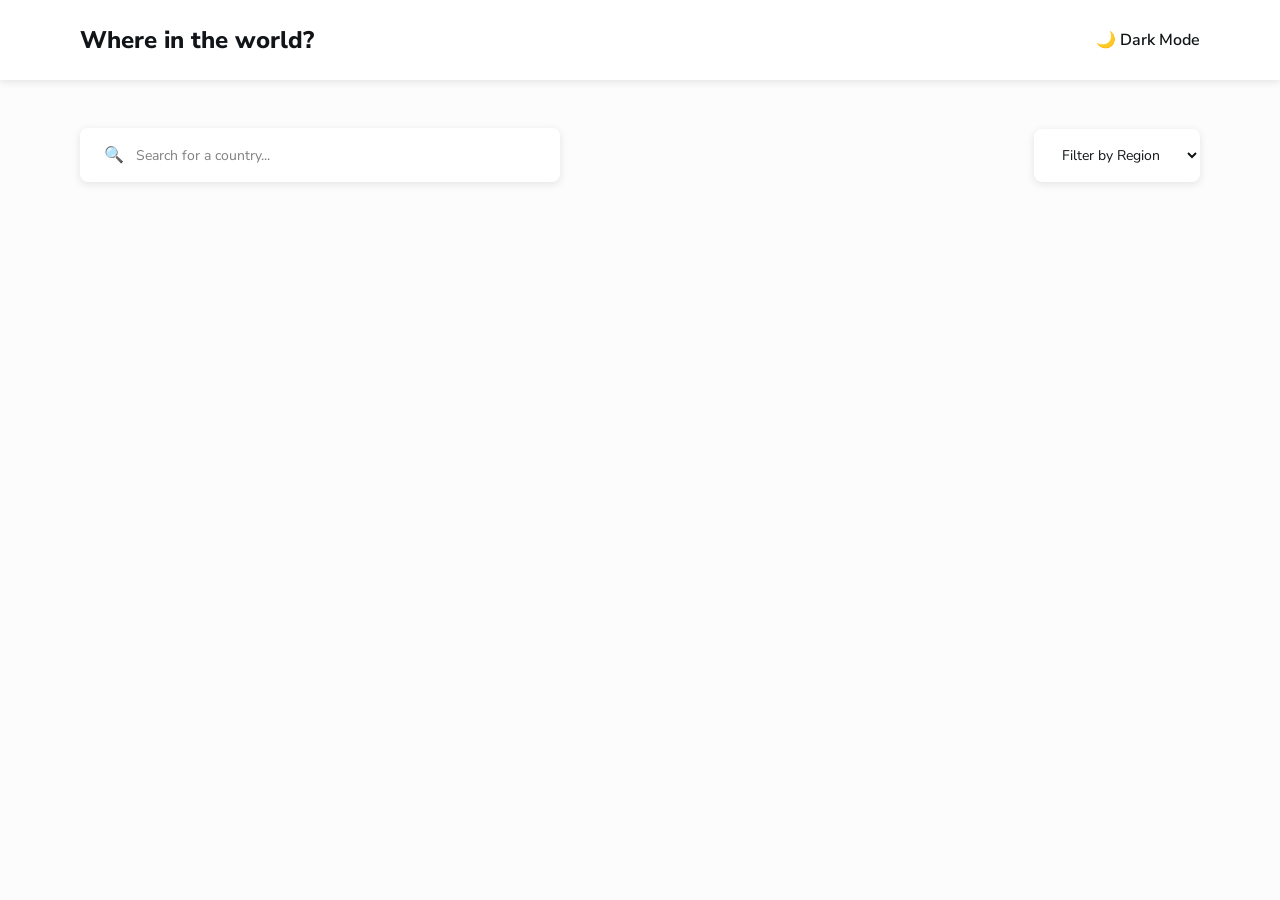
==== index.html @ 86615d8f "complete REST countries app" ====
<!DOCTYPE html>
<html lang="en">
  <head>
    <meta charset="UTF-8" />
    <meta name="viewport" content="width=device-width, initial-scale=1.0" />
    <title>Where in the world?</title>
    <link rel="stylesheet" href="style.css" />
  </head>
  <body>
    <header>
      <h1>Where in the world?</h1>
      <button id="theme-toggle">🌙 Dark Mode</button>
    </header>

    <main>
      <div class="controls">
        <div class="search-box">
          <span class="search-icon">🔍</span>
          <input type="text" id="search" placeholder="Search for a country..." />
        </div>
        <select id="region-filter">
          <option value="">Filter by Region</option>
          <option value="Africa">Africa</option>
          <option value="Americas">Americas</option>
          <option value="Asia">Asia</option>
          <option value="Europe">Europe</option>
          <option value="Oceania">Oceania</option>
        </select>
      </div>

      <div class="countries-grid" id="countries-grid"></div>
    </main>

    <script src="app.js"></script>
  </body>
</html>
---- style.css ----
@import url('https://fonts.googleapis.com/css2?family=Nunito+Sans:wght@300;600;800&display=swap');

* {
  margin: 0;
  padding: 0;
  box-sizing: border-box;
}

:root {
  --bg: hsl(0, 0%, 99%);
  --elements: hsl(0, 100%, 100%);
  --text: hsl(200, 15%, 8%);
  --input: hsl(0, 0%, 50%);
}

body {
  font-family: 'Nunito Sans', sans-serif;
  background-color: var(--bg);
  color: var(--text);
  min-height: 100vh;
}

/* DARK MODE */
body.dark {
  --bg: hsl(207, 26%, 17%);
  --elements: hsl(209, 23%, 22%);
  --text: hsl(0, 100%, 100%);
  --input: hsl(0, 100%, 100%);
}

/* HEADER */
header {
  background-color: var(--elements);
  padding: 24px 80px;
  display: flex;
  justify-content: space-between;
  align-items: center;
  box-shadow: 0 2px 8px rgba(0,0,0,0.1);
}

header h1 {
  font-size: 24px;
  font-weight: 800;
}

#theme-toggle {
  background: none;
  border: none;
  font-family: 'Nunito Sans', sans-serif;
  font-size: 16px;
  font-weight: 600;
  color: var(--text);
  cursor: pointer;
}

/* CONTROLS */
.controls {
  padding: 48px 80px 32px;
  display: flex;
  justify-content: space-between;
  align-items: center;
  flex-wrap: wrap;
  gap: 16px;
}

.search-box {
  background-color: var(--elements);
  display: flex;
  align-items: center;
  padding: 16px 24px;
  border-radius: 8px;
  gap: 12px;
  box-shadow: 0 2px 8px rgba(0,0,0,0.1);
  width: 480px;
}

.search-box input {
  border: none;
  outline: none;
  background: none;
  font-family: 'Nunito Sans', sans-serif;
  font-size: 14px;
  color: var(--text);
  width: 100%;
}

.search-box input::placeholder {
  color: var(--input);
}

#region-filter {
  background-color: var(--elements);
  color: var(--text);
  border: none;
  padding: 16px 24px;
  border-radius: 8px;
  font-family: 'Nunito Sans', sans-serif;
  font-size: 14px;
  box-shadow: 0 2px 8px rgba(0,0,0,0.1);
  cursor: pointer;
}

/* GRID */
.countries-grid {
  padding: 0 80px 48px;
  display: grid;
  grid-template-columns: repeat(4, 1fr);
  gap: 48px;
}

/* CARD */
.country-card {
  background-color: var(--elements);
  border-radius: 8px;
  overflow: hidden;
  box-shadow: 0 2px 8px rgba(0,0,0,0.1);
  cursor: pointer;
}

.country-card img {
  width: 100%;
  height: 160px;
  object-fit: cover;
}

.card-info {
  padding: 24px;
}

.card-info h2 {
  font-size: 18px;
  font-weight: 800;
  margin-bottom: 16px;
}

.card-info p {
  font-size: 14px;
  margin-bottom: 8px;
}

.card-info span {
  font-weight: 300;
}

/* RESPONSIVE */
@media (max-width: 768px) {
  header { padding: 24px 16px; }
  .controls { padding: 24px 16px; }
  .search-box { width: 100%; }
  .countries-grid {
    grid-template-columns: 1fr;
    padding: 0 16px 48px;
  }
}

/* DETAIL PAGE */
.detail-main {
  padding: 48px 80px;
}

.back-btn {
  background-color: var(--elements);
  color: var(--text);
  border: none;
  padding: 10px 32px;
  border-radius: 6px;
  font-family: 'Nunito Sans', sans-serif;
  font-size: 16px;
  box-shadow: 0 2px 8px rgba(0,0,0,0.2);
  cursor: pointer;
  margin-bottom: 64px;
}

.detail-content {
  display: flex;
  gap: 80px;
  align-items: center;
}

#detail-flag {
  width: 45%;
  max-width: 560px;
}

.detail-info {
  flex: 1;
}

.detail-info h2 {
  font-size: 32px;
  font-weight: 800;
  margin-bottom: 24px;
}

.detail-columns {
  display: flex;
  gap: 80px;
  margin-bottom: 48px;
}

.detail-col p {
  font-size: 16px;
  margin-bottom: 12px;
}

.detail-col span {
  font-weight: 300;
}

.border-countries {
  display: flex;
  align-items: center;
  flex-wrap: wrap;
  gap: 12px;
}

.border-countries strong {
  font-size: 16px;
  white-space: nowrap;
}

#border-buttons {
  display: flex;
  flex-wrap: wrap;
  gap: 8px;
}

.border-btn {
  background-color: var(--elements);
  color: var(--text);
  border: none;
  padding: 6px 24px;
  border-radius: 4px;
  font-family: 'Nunito Sans', sans-serif;
  font-size: 14px;
  box-shadow: 0 2px 8px rgba(0,0,0,0.2);
  cursor: pointer;
}

@media (max-width: 768px) {
  .detail-main { padding: 24px 16px; }
  .detail-content { flex-direction: column; }
  #detail-flag { width: 100%; }
  .detail-columns { flex-direction: column; gap: 0; }
}
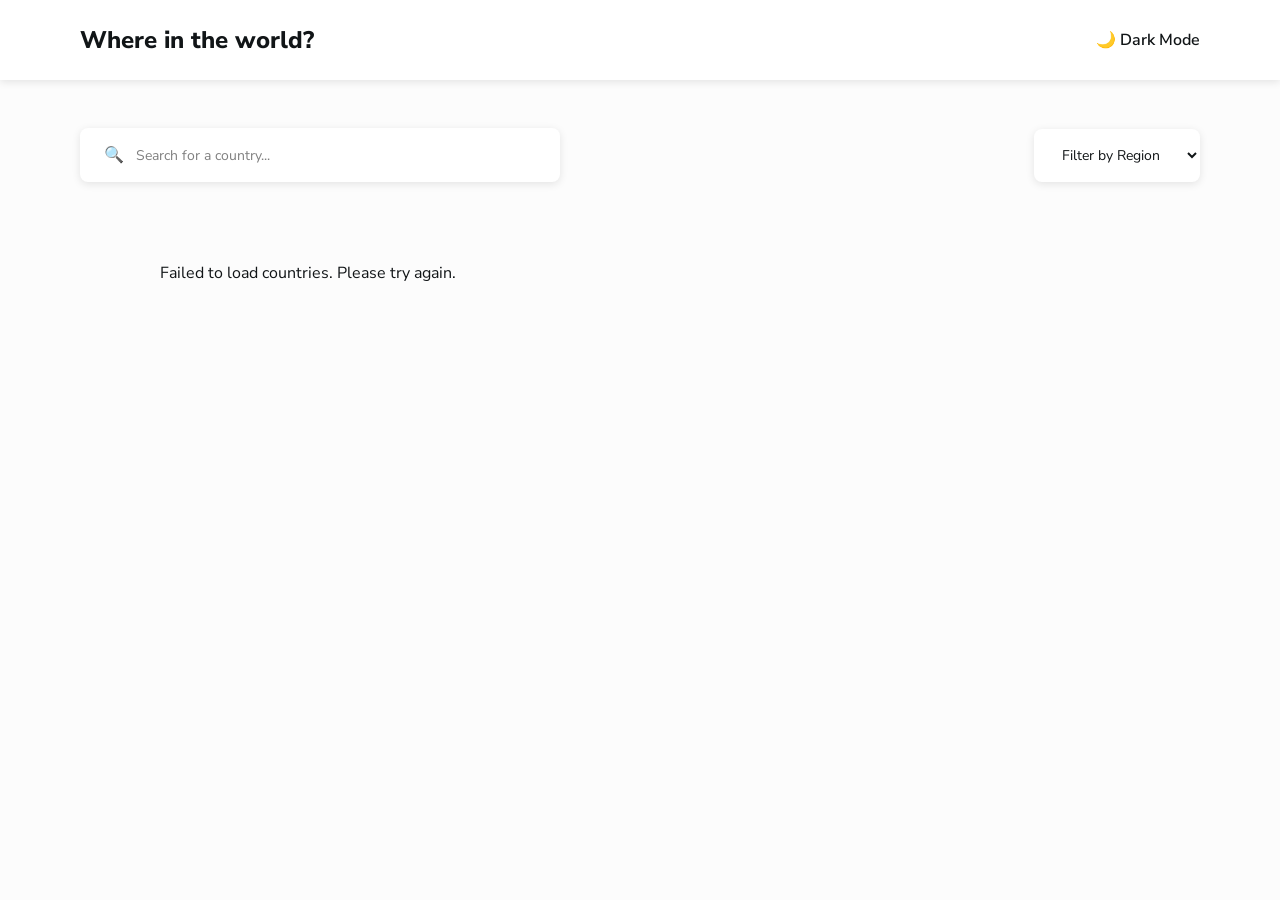
==== commit 3b8aca2b: "fix error handling, dark mode persistence, responsive grid" ====
--- a/index.html
+++ b/index.html
@@ -31,6 +31,7 @@
       <div class="countries-grid" id="countries-grid"></div>
     </main>
 
+    <script src="theme.js"></script>
     <script src="app.js"></script>
   </body>
 </html>
--- a/style.css
+++ b/style.css
@@ -104,7 +104,7 @@
 .countries-grid {
   padding: 0 80px 48px;
   display: grid;
-  grid-template-columns: repeat(4, 1fr);
+  grid-template-columns: repeat(auto-fit, minmax(220px, 1fr));
   gap: 48px;
 }
 
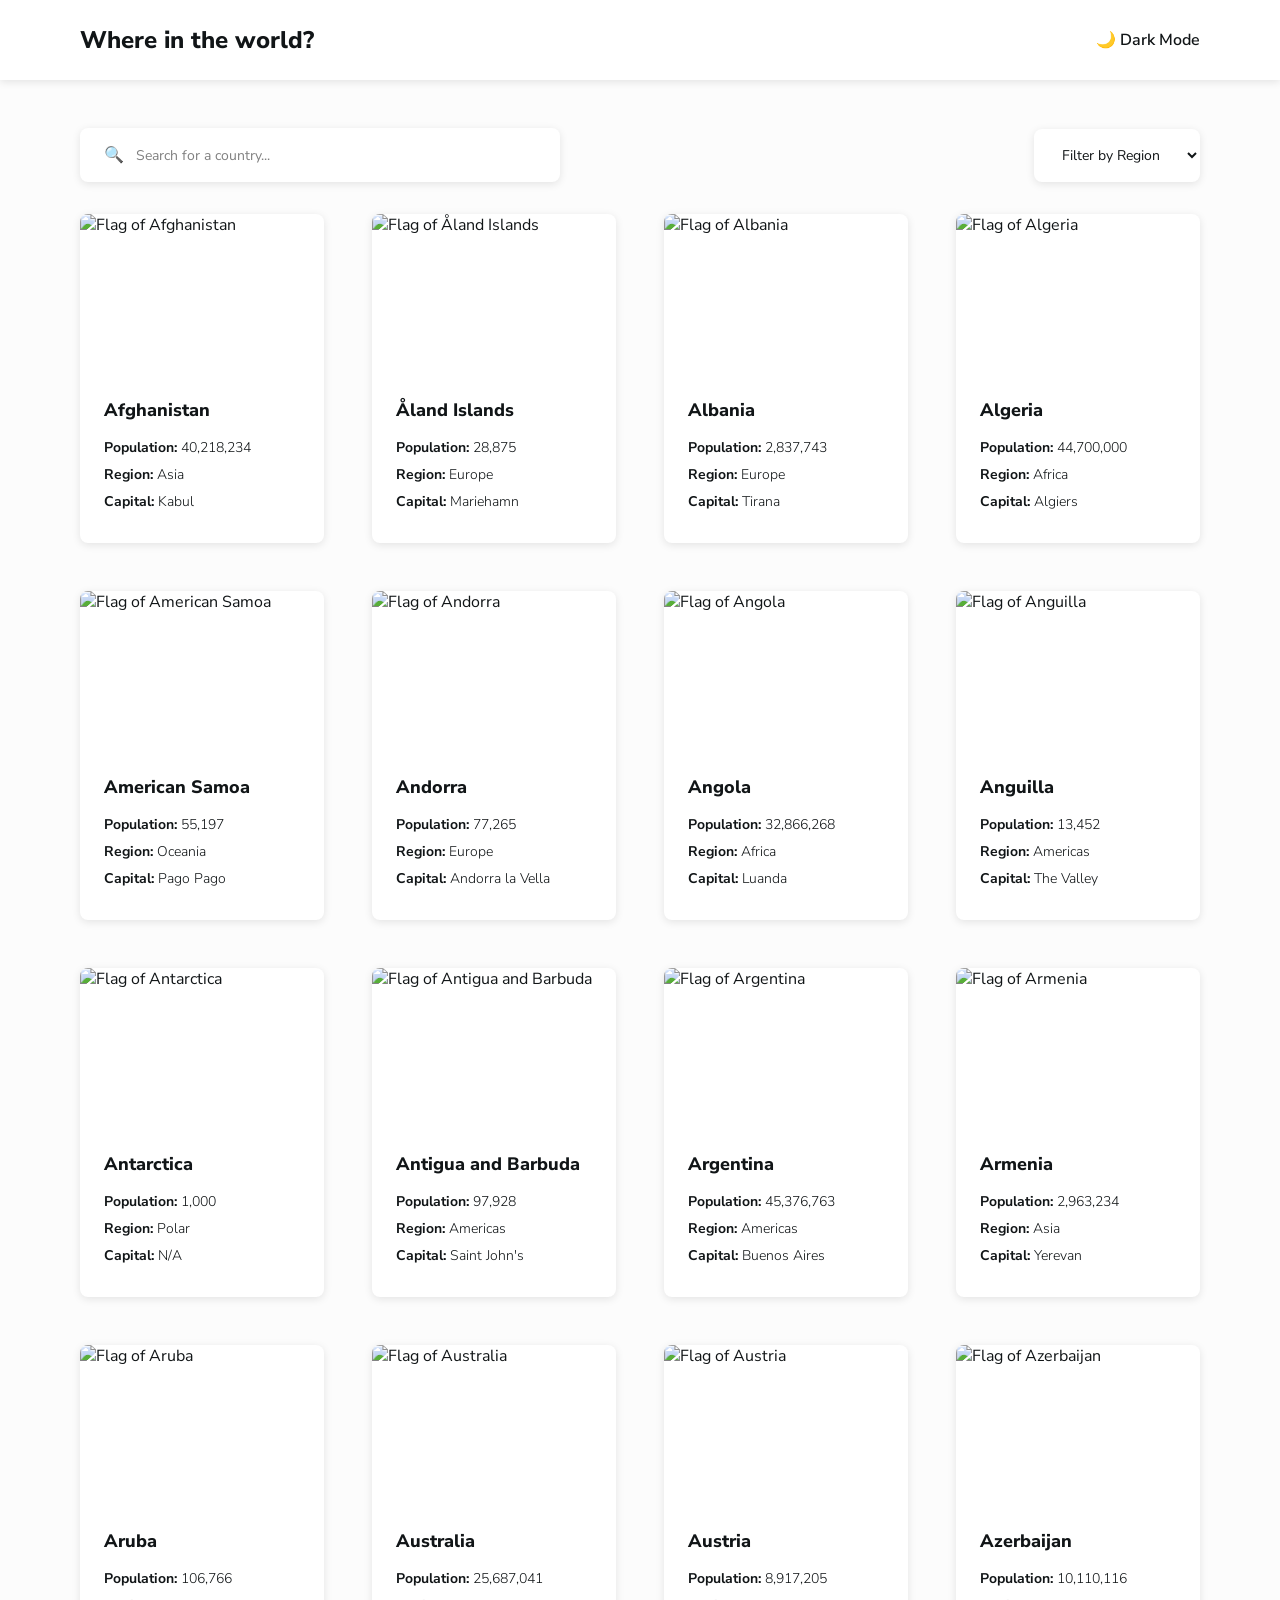
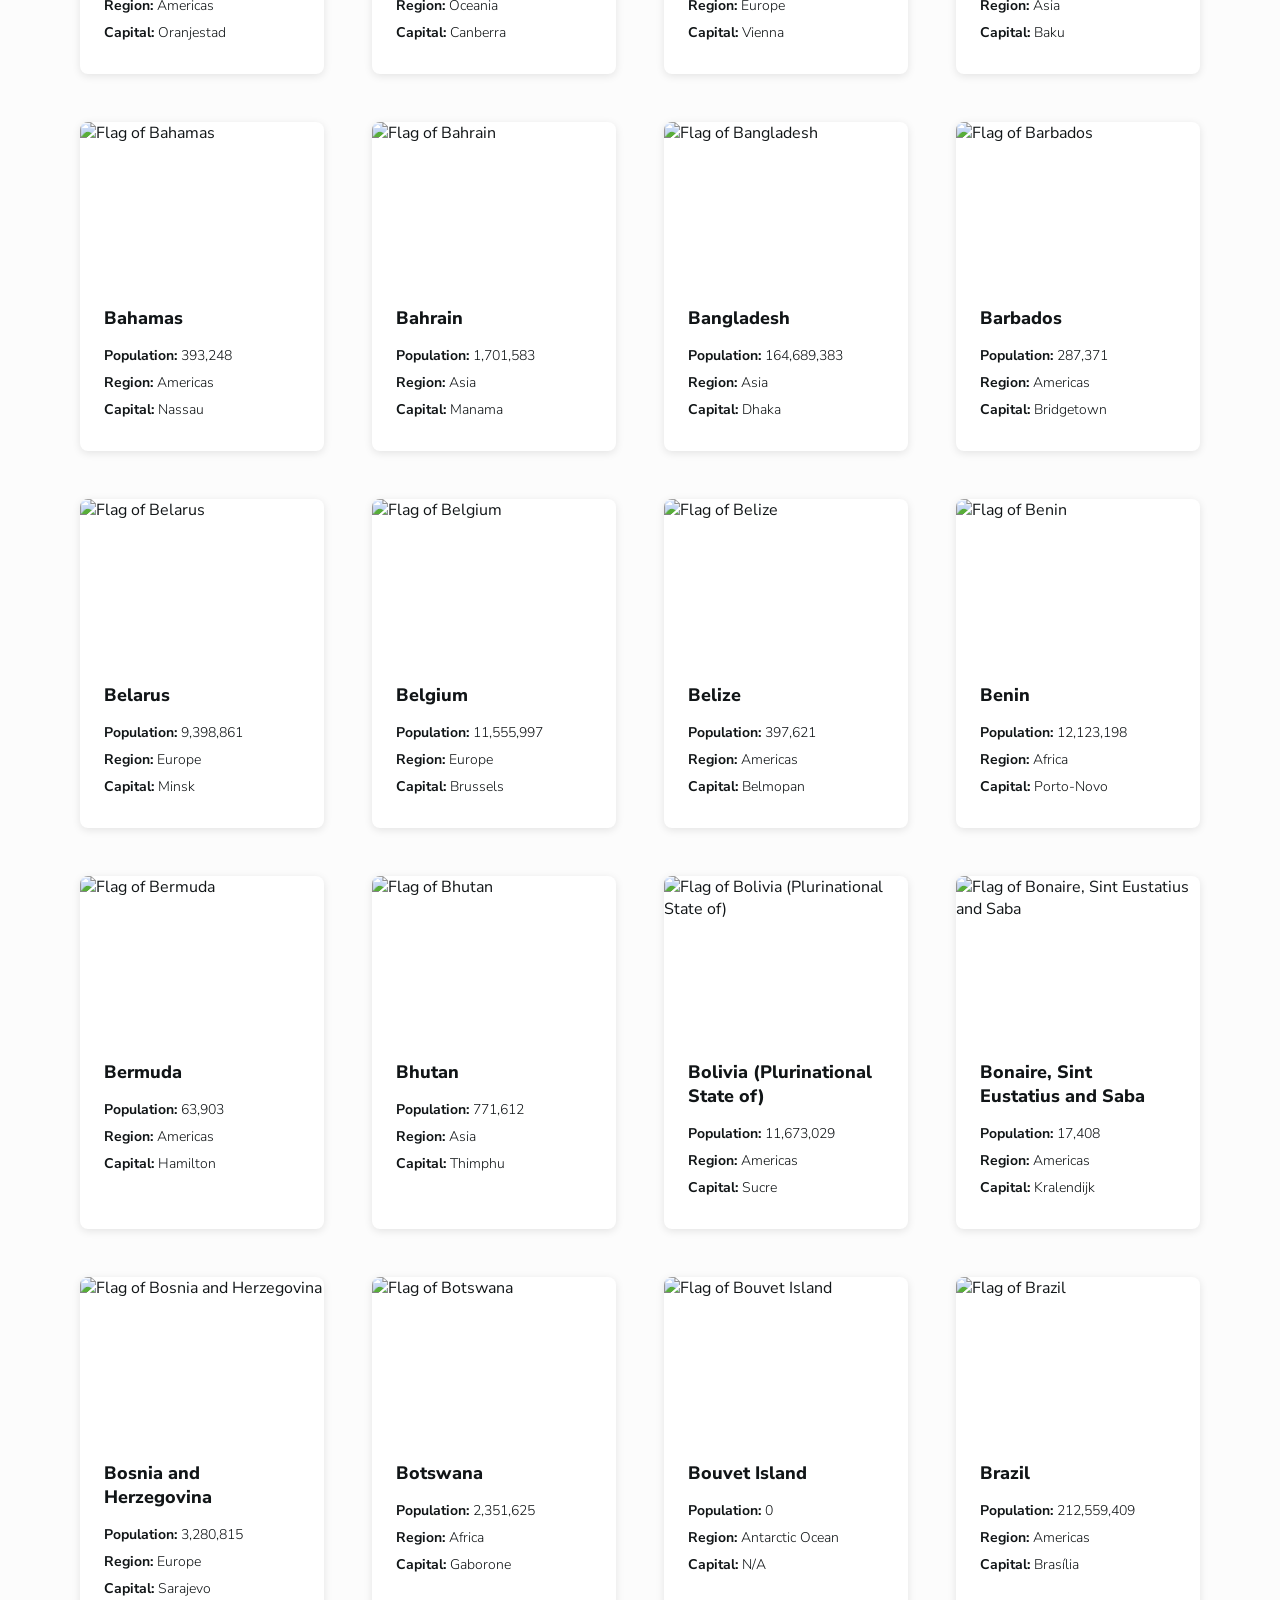
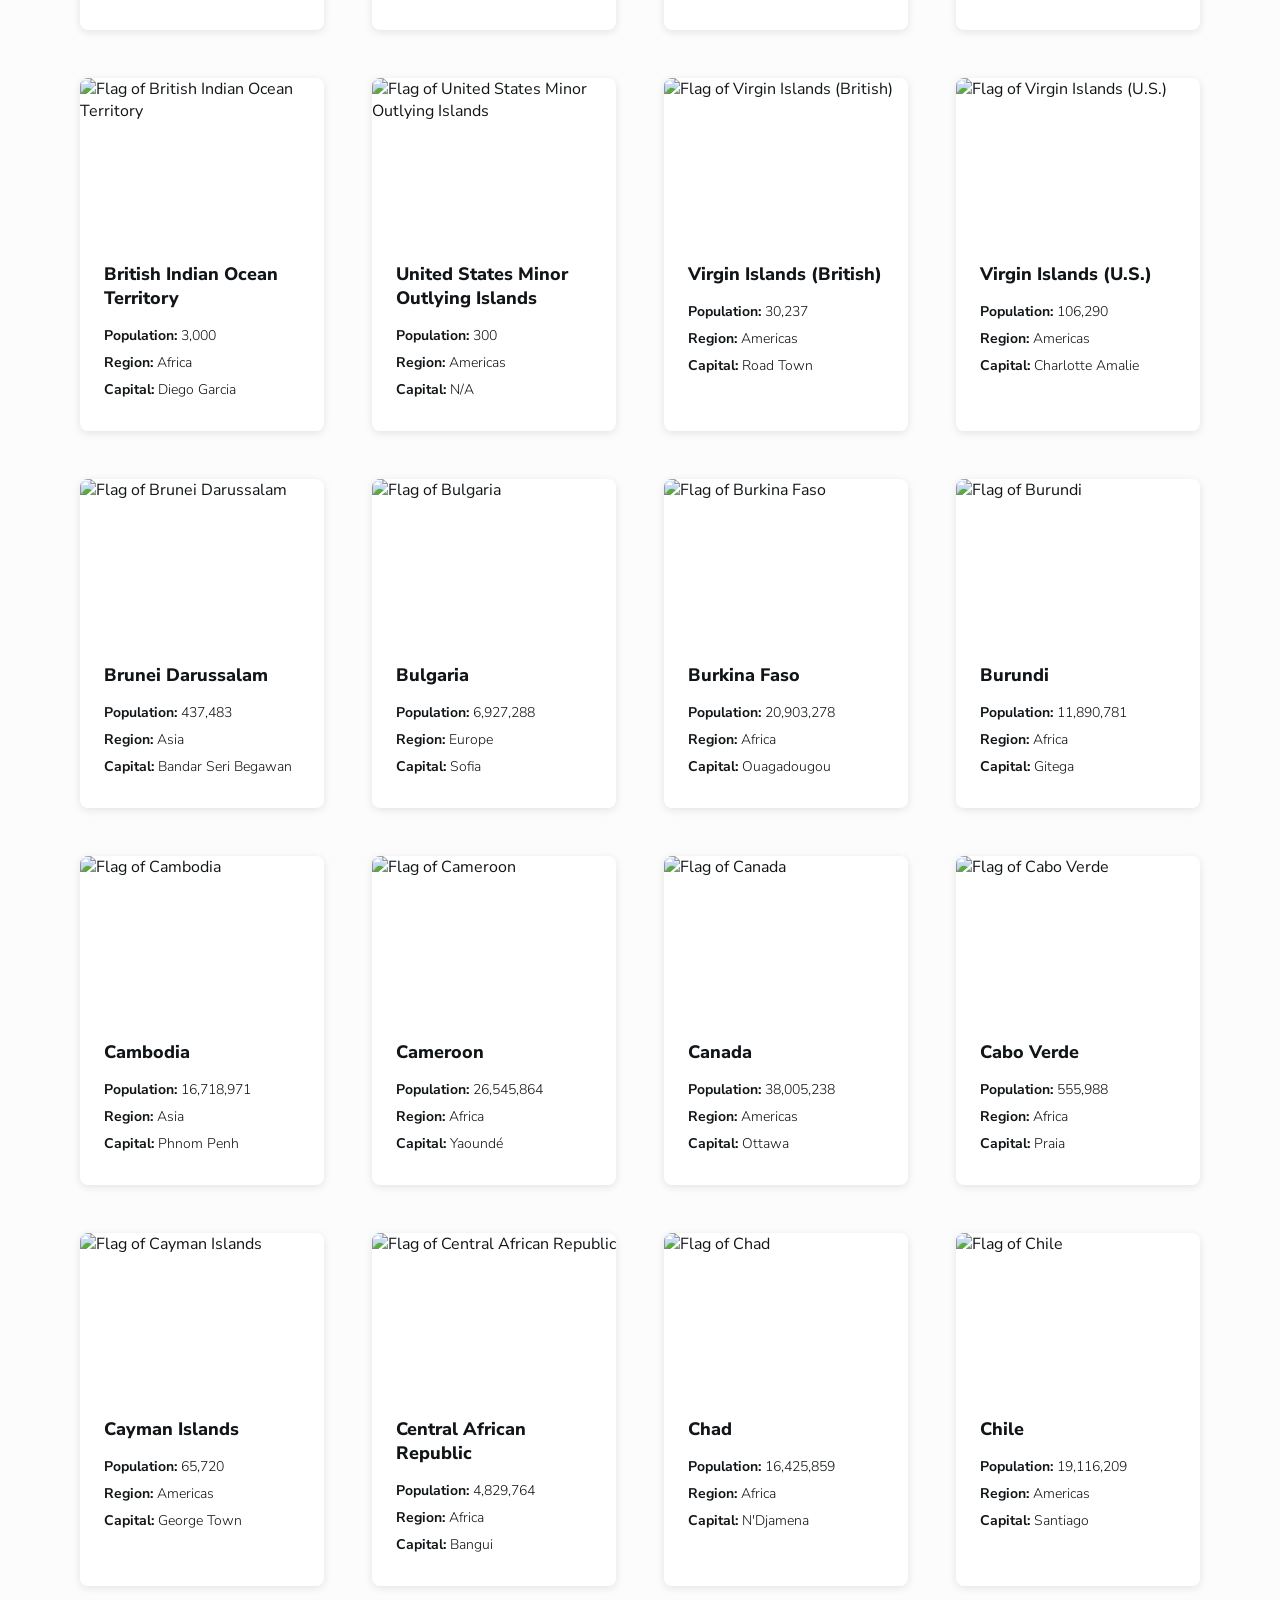
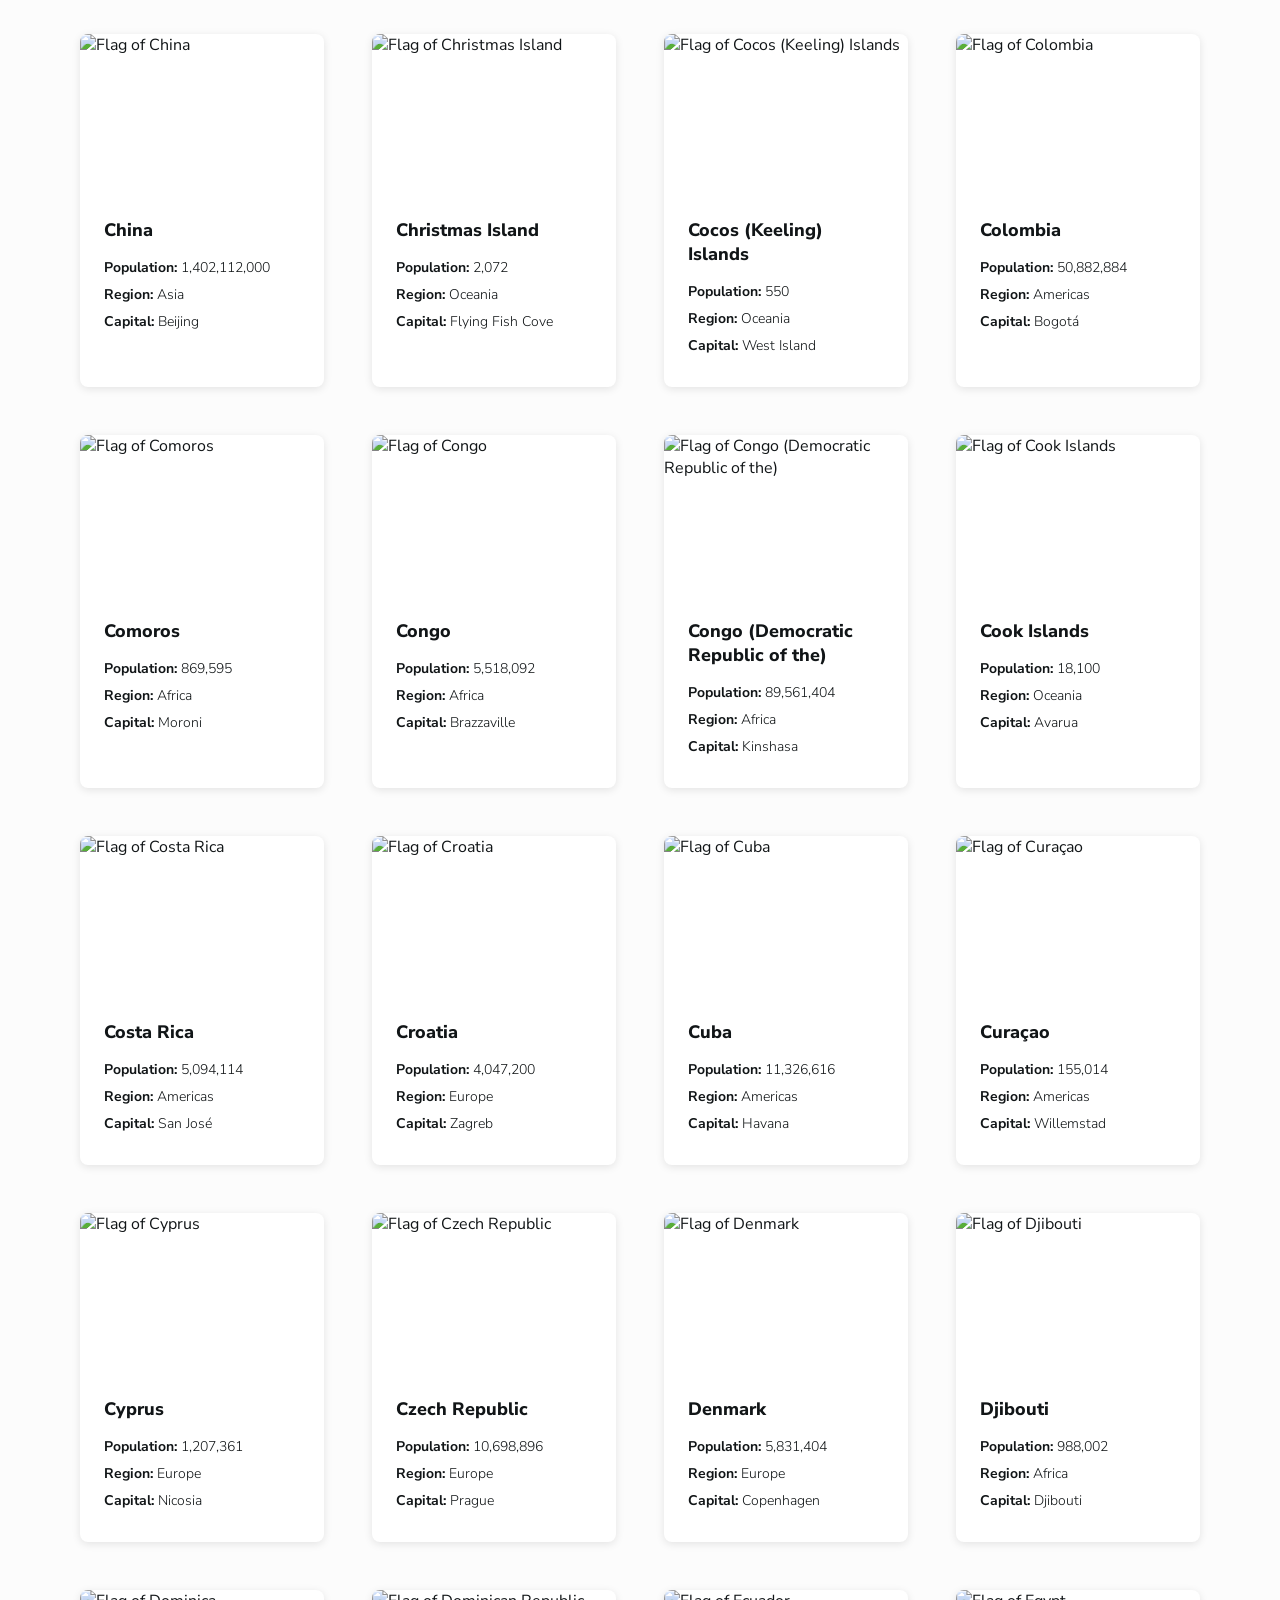
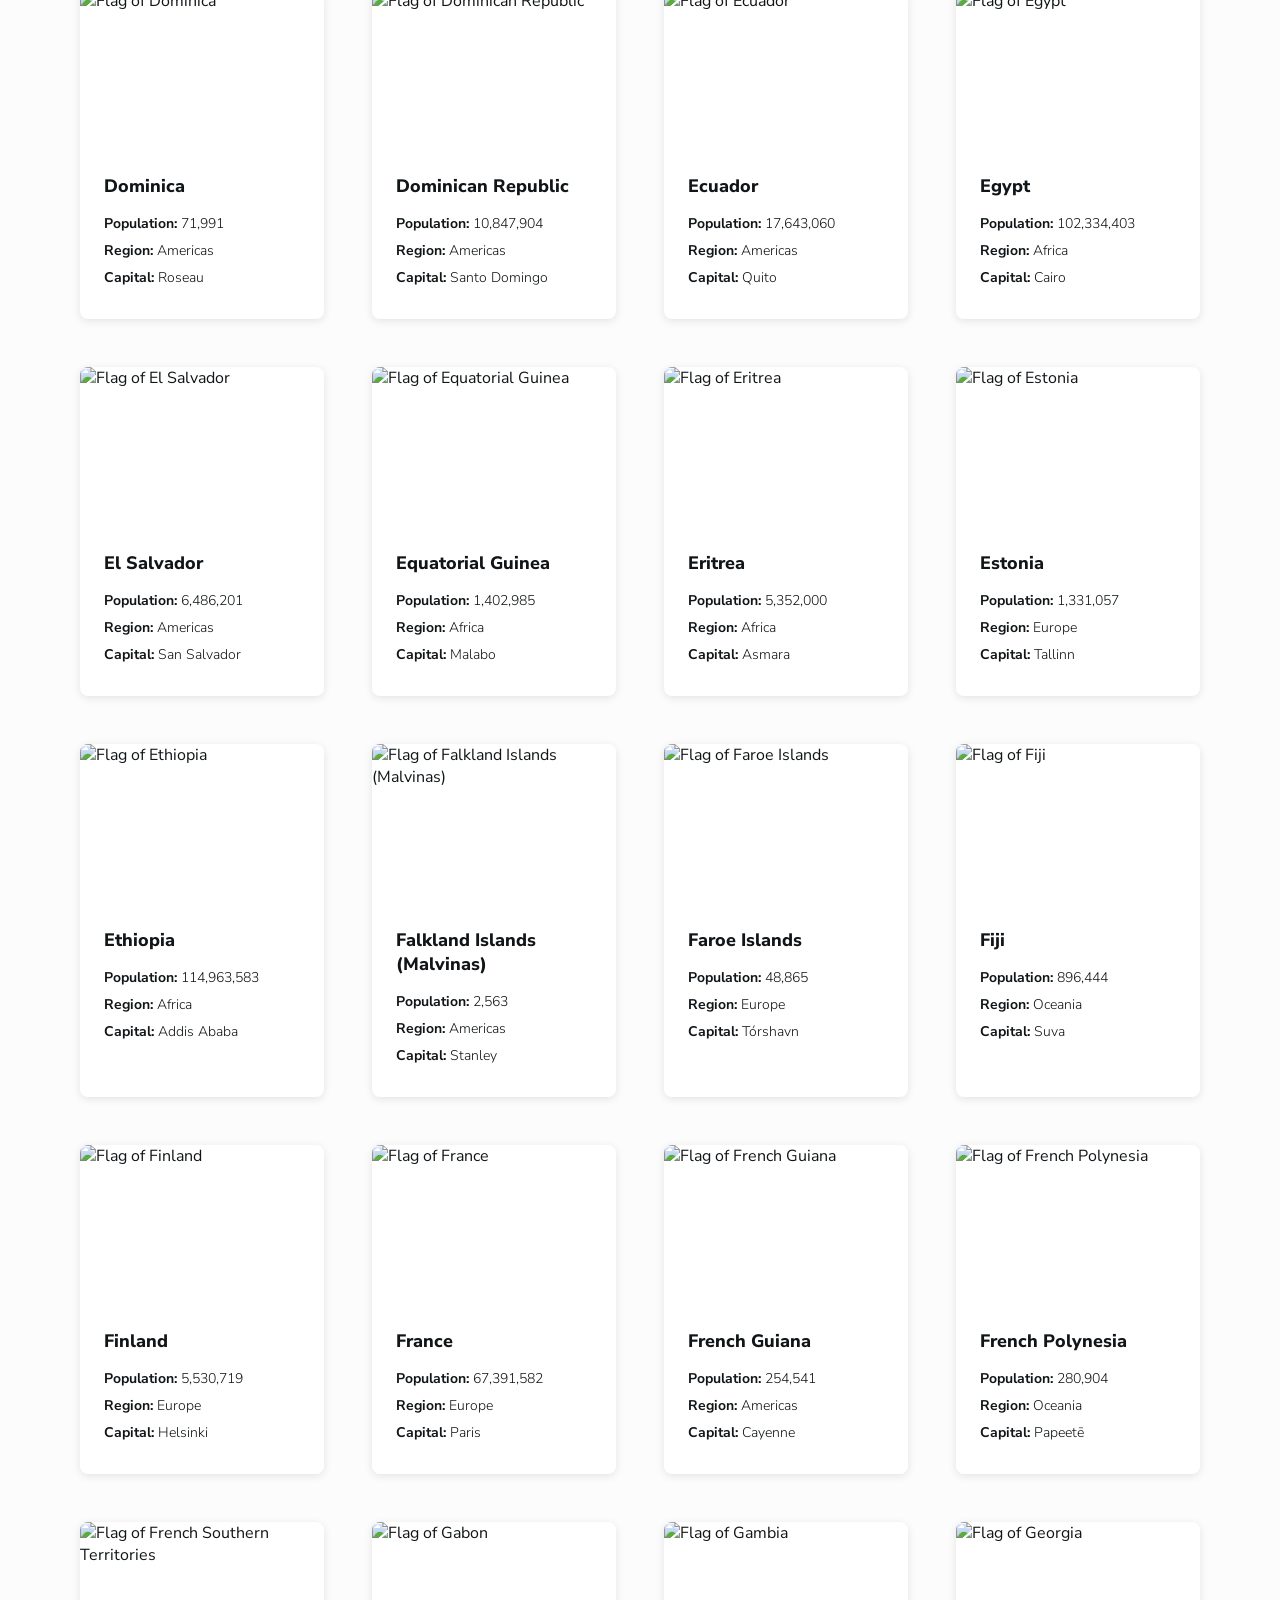
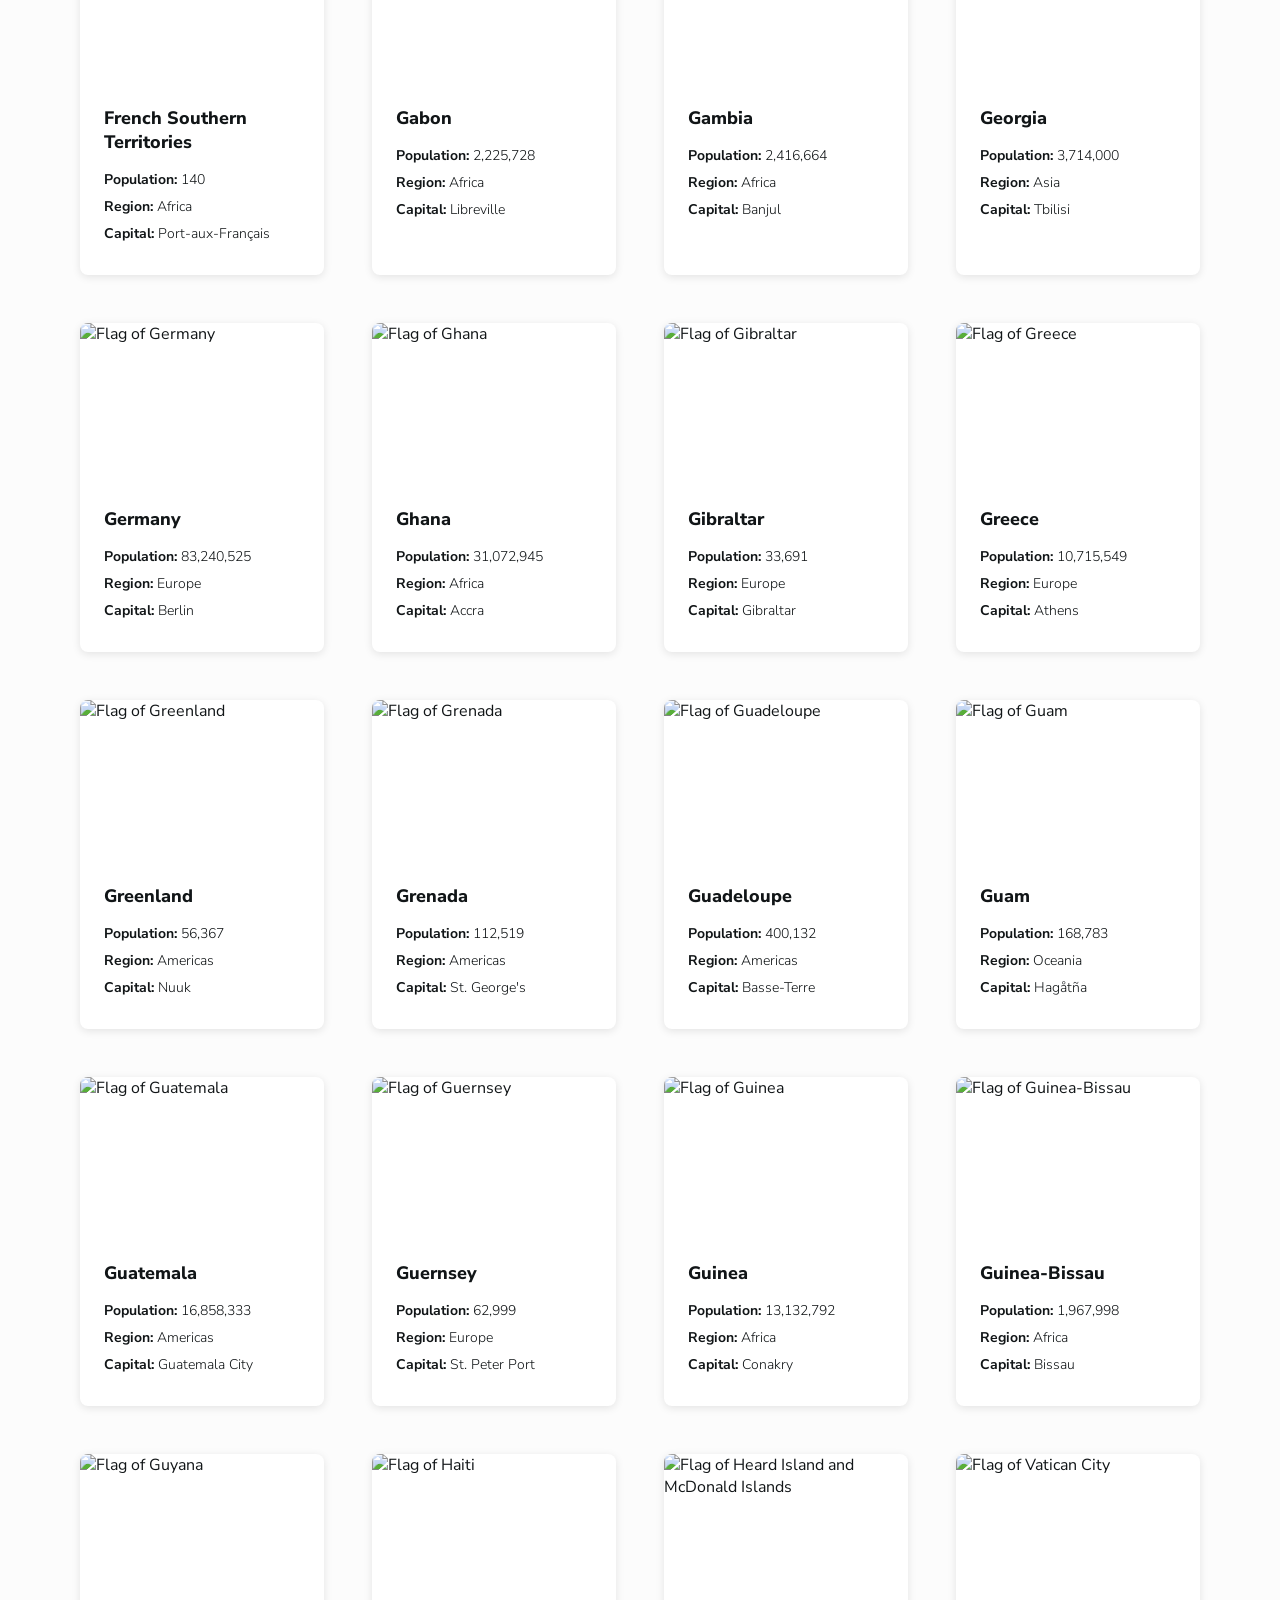
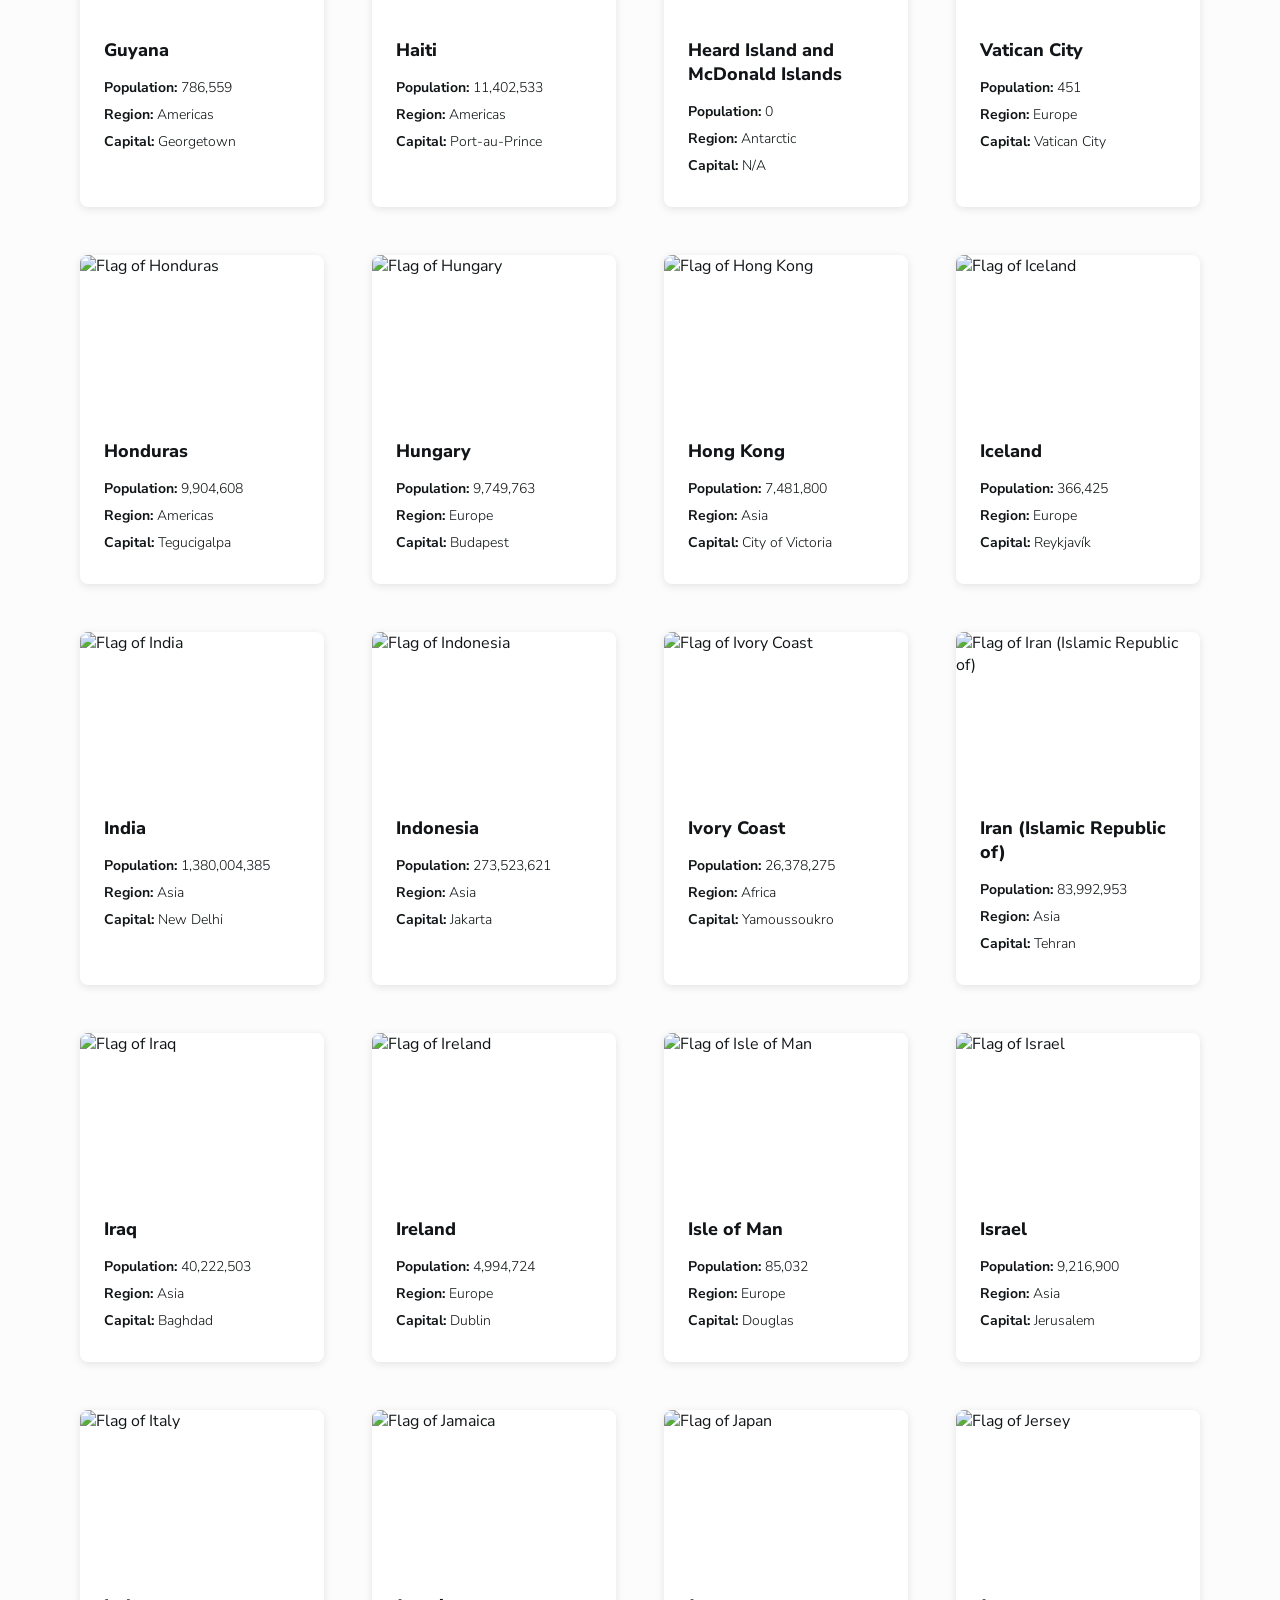
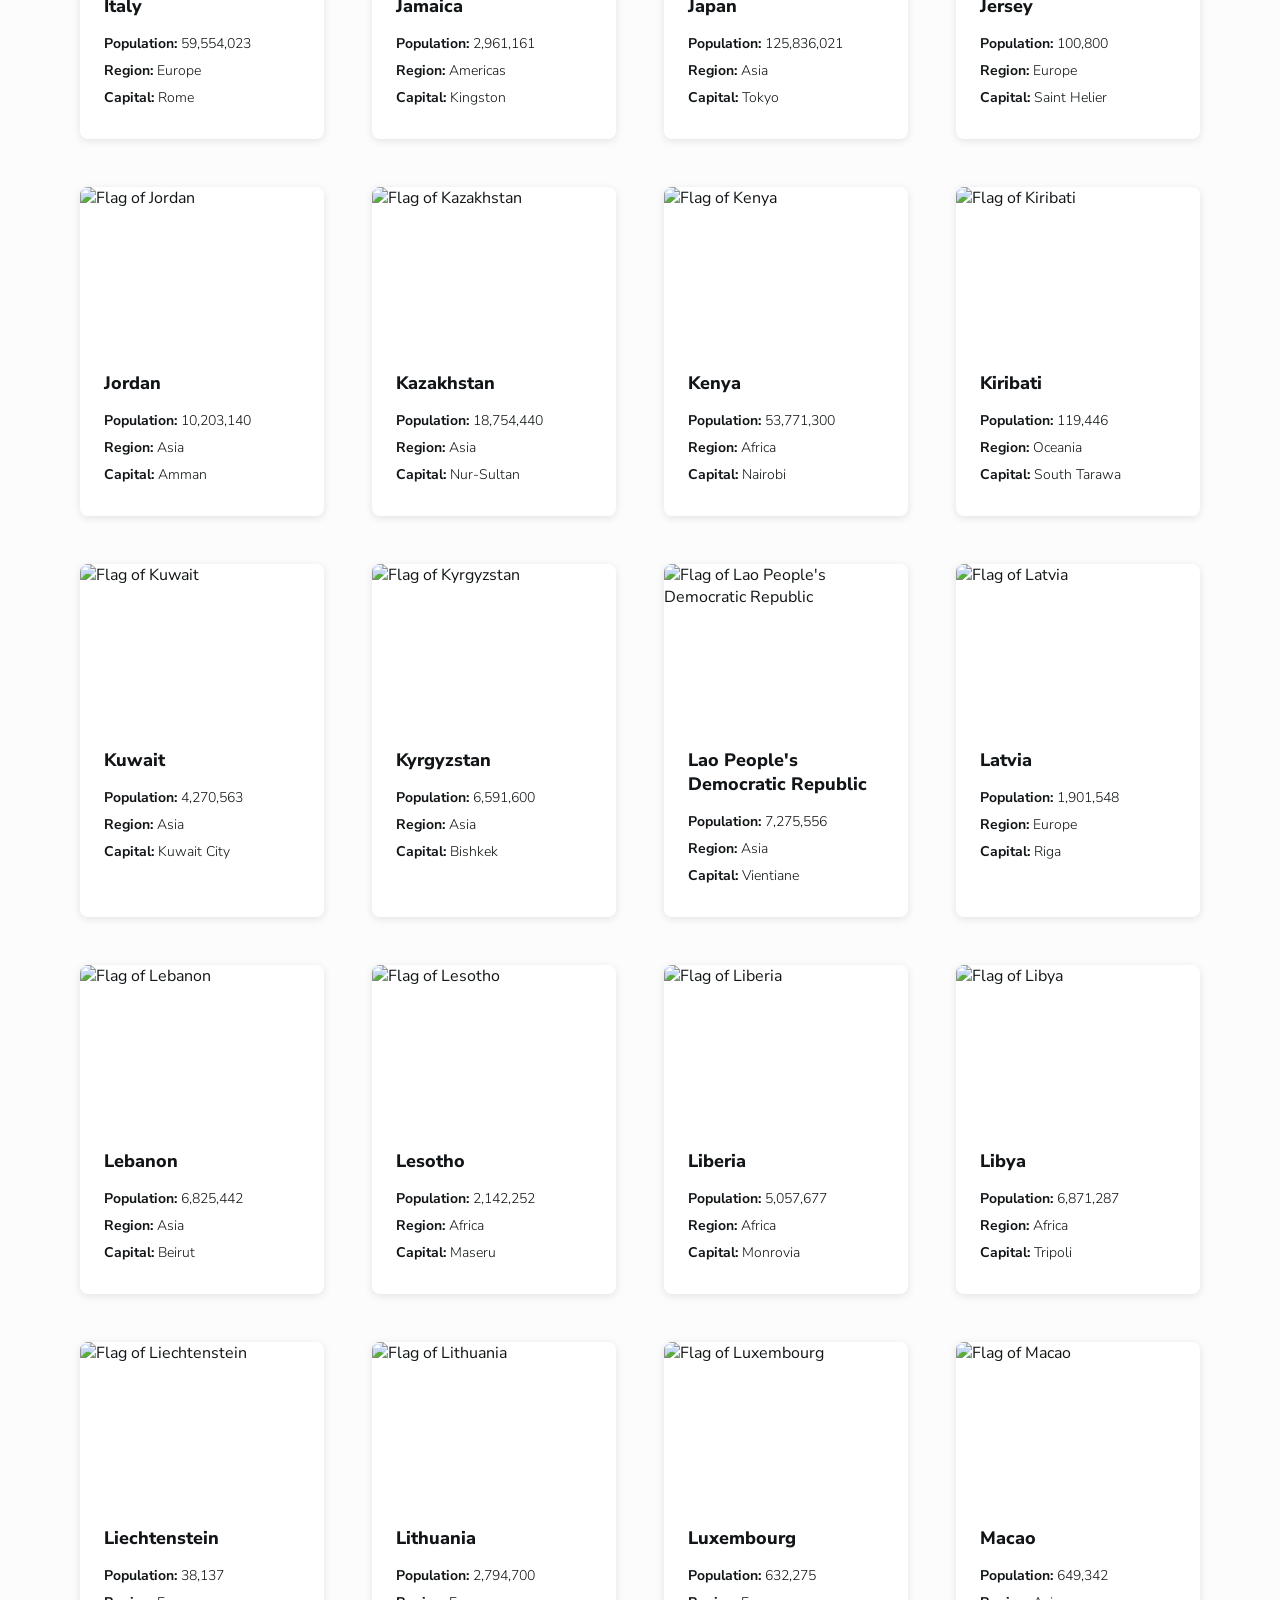
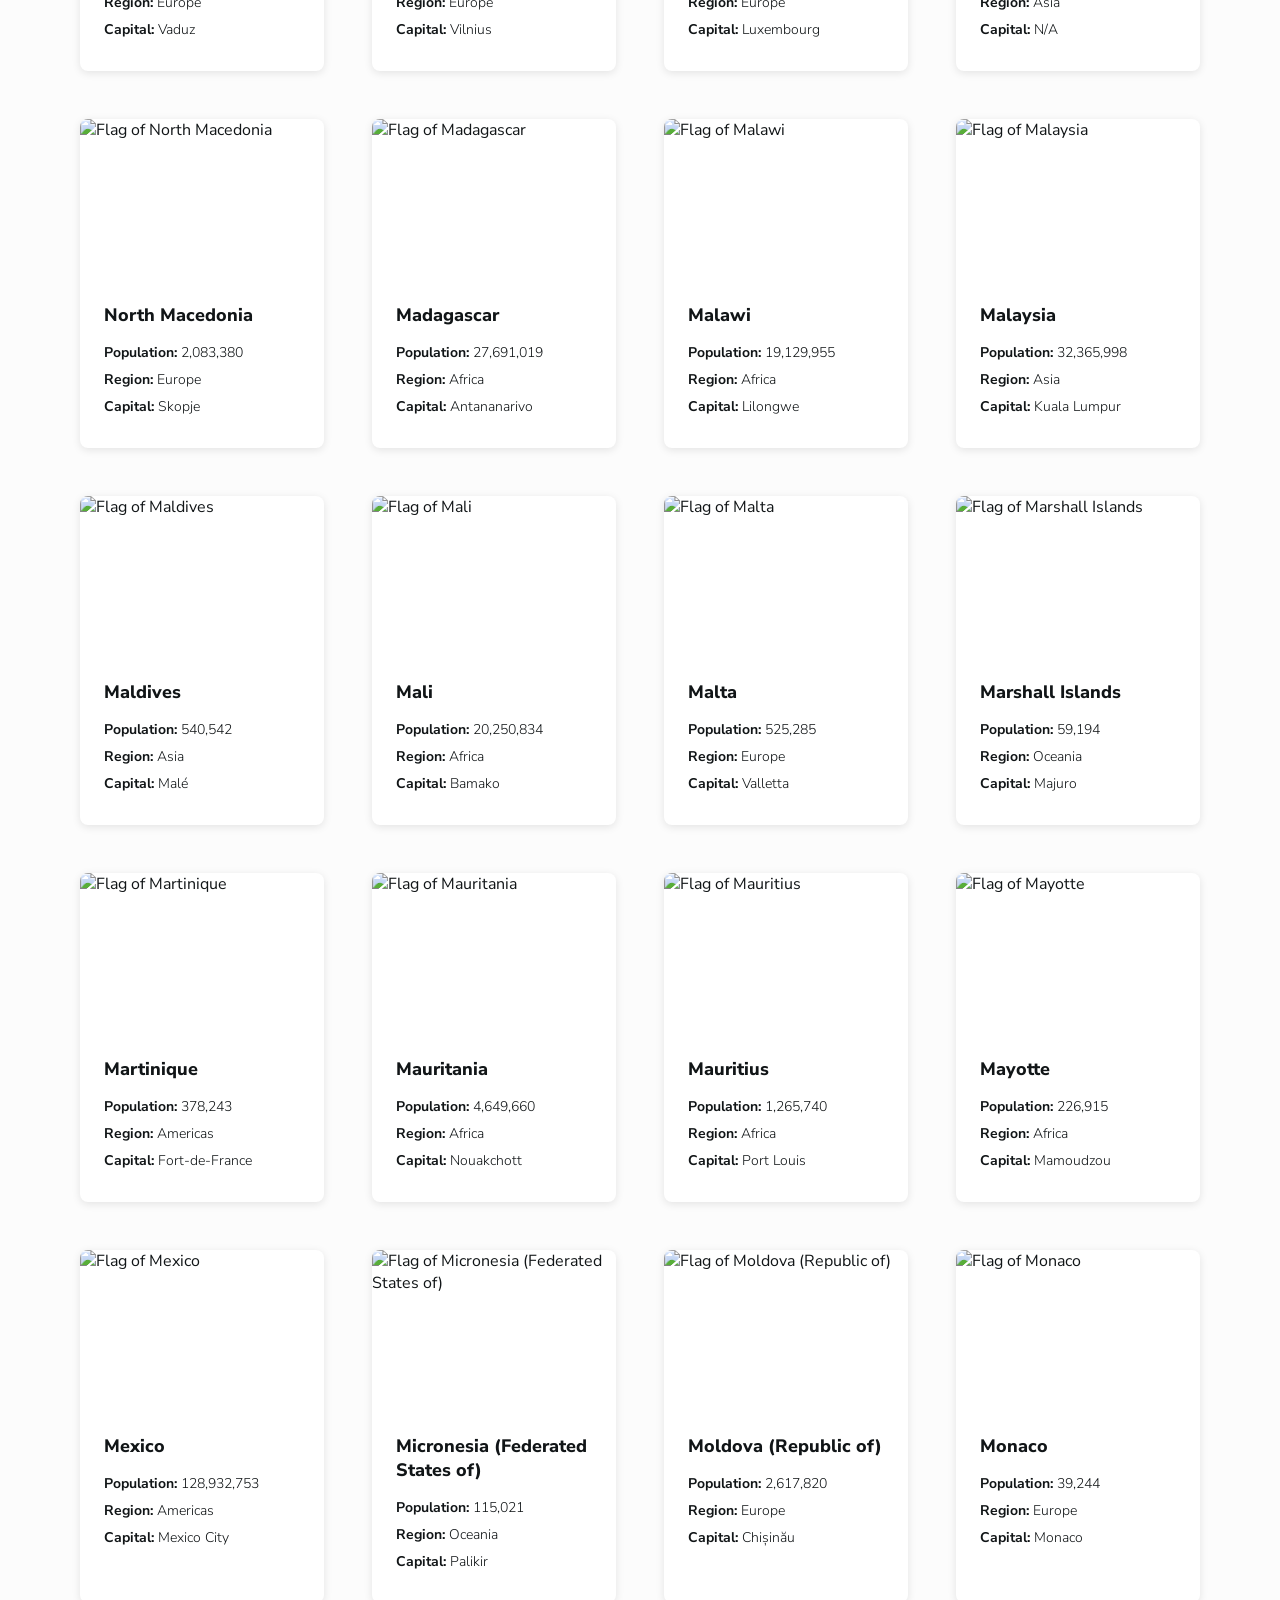
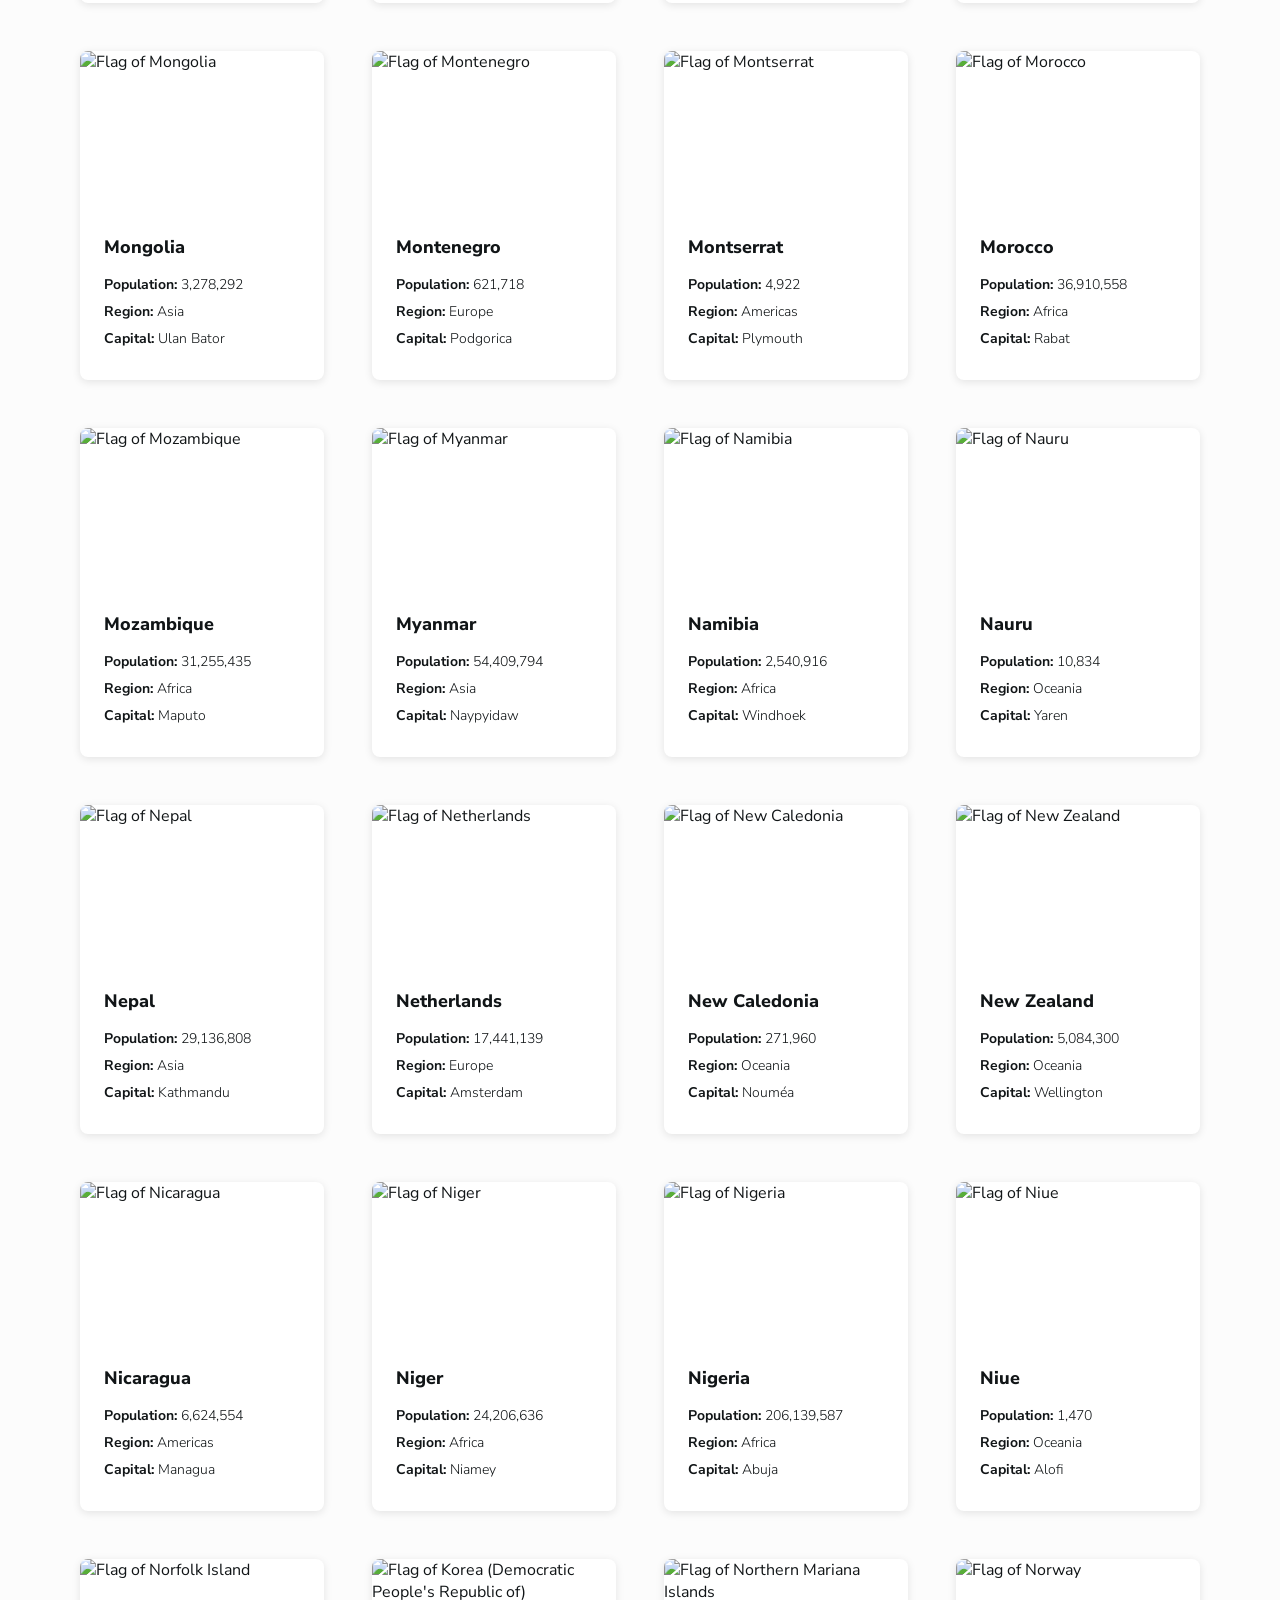
==== commit 02f0ef03: "Improve accessibility and load performance - Make country cards real links so they work with the key" ====
--- a/index.html
+++ b/index.html
@@ -1,37 +1,44 @@
 <!DOCTYPE html>
 <html lang="en">
-  <head>
+
+<head>
     <meta charset="UTF-8" />
     <meta name="viewport" content="width=device-width, initial-scale=1.0" />
     <title>Where in the world?</title>
+    <meta name="description" content="Browse every country's flag, population, region and capital — a REST Countries app with light and dark themes." />
+    <link rel="preconnect" href="https://fonts.googleapis.com" />
+    <link rel="preconnect" href="https://fonts.gstatic.com" crossorigin />
+    <link rel="stylesheet" href="https://fonts.googleapis.com/css2?family=Nunito+Sans:wght@300;600;800&display=swap" media="print" onload="this.media='all'" />
     <link rel="stylesheet" href="style.css" />
-  </head>
-  <body>
+</head>
+
+<body>
     <header>
-      <h1>Where in the world?</h1>
-      <button id="theme-toggle">🌙 Dark Mode</button>
+        <h1>Where in the world?</h1>
+        <button id="theme-toggle">🌙 Dark Mode</button>
     </header>
 
     <main>
-      <div class="controls">
-        <div class="search-box">
-          <span class="search-icon">🔍</span>
-          <input type="text" id="search" placeholder="Search for a country..." />
+        <div class="controls">
+            <div class="search-box">
+                <span class="search-icon" aria-hidden="true">🔍</span>
+                <input type="search" id="search" placeholder="Search for a country..." aria-label="Search for a country" />
+            </div>
+            <select id="region-filter" aria-label="Filter by region">
+                <option value="">Filter by Region</option>
+                <option value="Africa">Africa</option>
+                <option value="Americas">Americas</option>
+                <option value="Asia">Asia</option>
+                <option value="Europe">Europe</option>
+                <option value="Oceania">Oceania</option>
+            </select>
         </div>
-        <select id="region-filter">
-          <option value="">Filter by Region</option>
-          <option value="Africa">Africa</option>
-          <option value="Americas">Americas</option>
-          <option value="Asia">Asia</option>
-          <option value="Europe">Europe</option>
-          <option value="Oceania">Oceania</option>
-        </select>
-      </div>
 
-      <div class="countries-grid" id="countries-grid"></div>
+        <div class="countries-grid" id="countries-grid"></div>
     </main>
 
-    <script src="theme.js"></script>
-    <script src="app.js"></script>
-  </body>
+    <script defer src="theme.js"></script>
+    <script defer src="app.js"></script>
+</body>
+
 </html>
--- a/style.css
+++ b/style.css
@@ -1,245 +1,277 @@
-@import url('https://fonts.googleapis.com/css2?family=Nunito+Sans:wght@300;600;800&display=swap');
 
 * {
-  margin: 0;
-  padding: 0;
-  box-sizing: border-box;
+    margin: 0;
+    padding: 0;
+    box-sizing: border-box;
 }
 
 :root {
-  --bg: hsl(0, 0%, 99%);
-  --elements: hsl(0, 100%, 100%);
-  --text: hsl(200, 15%, 8%);
-  --input: hsl(0, 0%, 50%);
+    --bg: hsl(0, 0%, 99%);
+    --elements: hsl(0, 100%, 100%);
+    --text: hsl(200, 15%, 8%);
+    --input: hsl(0, 0%, 50%);
 }
 
 body {
-  font-family: 'Nunito Sans', sans-serif;
-  background-color: var(--bg);
-  color: var(--text);
-  min-height: 100vh;
+    font-family: 'Nunito Sans', sans-serif;
+    background-color: var(--bg);
+    color: var(--text);
+    min-height: 100vh;
 }
 
 /* DARK MODE */
 body.dark {
-  --bg: hsl(207, 26%, 17%);
-  --elements: hsl(209, 23%, 22%);
-  --text: hsl(0, 100%, 100%);
-  --input: hsl(0, 100%, 100%);
+    --bg: hsl(207, 26%, 17%);
+    --elements: hsl(209, 23%, 22%);
+    --text: hsl(0, 100%, 100%);
+    --input: hsl(0, 100%, 100%);
 }
 
 /* HEADER */
 header {
-  background-color: var(--elements);
-  padding: 24px 80px;
-  display: flex;
-  justify-content: space-between;
-  align-items: center;
-  box-shadow: 0 2px 8px rgba(0,0,0,0.1);
+    background-color: var(--elements);
+    padding: 24px 80px;
+    display: flex;
+    justify-content: space-between;
+    align-items: center;
+    box-shadow: 0 2px 8px rgba(0, 0, 0, 0.1);
 }
 
 header h1 {
-  font-size: 24px;
-  font-weight: 800;
+    font-size: 24px;
+    font-weight: 800;
 }
 
 #theme-toggle {
-  background: none;
-  border: none;
-  font-family: 'Nunito Sans', sans-serif;
-  font-size: 16px;
-  font-weight: 600;
-  color: var(--text);
-  cursor: pointer;
+    background: none;
+    border: none;
+    font-family: 'Nunito Sans', sans-serif;
+    font-size: 16px;
+    font-weight: 600;
+    color: var(--text);
+    cursor: pointer;
 }
 
 /* CONTROLS */
 .controls {
-  padding: 48px 80px 32px;
-  display: flex;
-  justify-content: space-between;
-  align-items: center;
-  flex-wrap: wrap;
-  gap: 16px;
+    padding: 48px 80px 32px;
+    display: flex;
+    justify-content: space-between;
+    align-items: center;
+    flex-wrap: wrap;
+    gap: 16px;
 }
 
 .search-box {
-  background-color: var(--elements);
-  display: flex;
-  align-items: center;
-  padding: 16px 24px;
-  border-radius: 8px;
-  gap: 12px;
-  box-shadow: 0 2px 8px rgba(0,0,0,0.1);
-  width: 480px;
+    background-color: var(--elements);
+    display: flex;
+    align-items: center;
+    padding: 16px 24px;
+    border-radius: 8px;
+    gap: 12px;
+    box-shadow: 0 2px 8px rgba(0, 0, 0, 0.1);
+    width: 480px;
 }
 
 .search-box input {
-  border: none;
-  outline: none;
-  background: none;
-  font-family: 'Nunito Sans', sans-serif;
-  font-size: 14px;
-  color: var(--text);
-  width: 100%;
+    border: none;
+    outline: none;
+    background: none;
+    font-family: 'Nunito Sans', sans-serif;
+    font-size: 14px;
+    color: var(--text);
+    width: 100%;
+}
+
+.search-box:focus-within,
+.country-card:focus-visible,
+#region-filter:focus-visible,
+button:focus-visible {
+    outline: 3px solid #2b7de9;
+    outline-offset: 3px;
 }
 
 .search-box input::placeholder {
-  color: var(--input);
+    color: var(--input);
 }
 
 #region-filter {
-  background-color: var(--elements);
-  color: var(--text);
-  border: none;
-  padding: 16px 24px;
-  border-radius: 8px;
-  font-family: 'Nunito Sans', sans-serif;
-  font-size: 14px;
-  box-shadow: 0 2px 8px rgba(0,0,0,0.1);
-  cursor: pointer;
+    background-color: var(--elements);
+    color: var(--text);
+    border: none;
+    padding: 16px 24px;
+    border-radius: 8px;
+    font-family: 'Nunito Sans', sans-serif;
+    font-size: 14px;
+    box-shadow: 0 2px 8px rgba(0, 0, 0, 0.1);
+    cursor: pointer;
 }
 
 /* GRID */
 .countries-grid {
-  padding: 0 80px 48px;
-  display: grid;
-  grid-template-columns: repeat(auto-fit, minmax(220px, 1fr));
-  gap: 48px;
+    padding: 0 80px 48px;
+    display: grid;
+    grid-template-columns: repeat(auto-fit, minmax(220px, 1fr));
+    gap: 48px;
 }
 
 /* CARD */
 .country-card {
-  background-color: var(--elements);
-  border-radius: 8px;
-  overflow: hidden;
-  box-shadow: 0 2px 8px rgba(0,0,0,0.1);
-  cursor: pointer;
+    display: block;
+    color: inherit;
+    text-decoration: none;
+    background-color: var(--elements);
+    border-radius: 8px;
+    overflow: hidden;
+    box-shadow: 0 2px 8px rgba(0, 0, 0, 0.1);
+    cursor: pointer;
 }
 
 .country-card img {
-  width: 100%;
-  height: 160px;
-  object-fit: cover;
+    display: block;
+    width: 100%;
+    height: 160px;
+    object-fit: cover;
 }
 
 .card-info {
-  padding: 24px;
+    padding: 24px;
 }
 
 .card-info h2 {
-  font-size: 18px;
-  font-weight: 800;
-  margin-bottom: 16px;
+    font-size: 18px;
+    font-weight: 800;
+    margin-bottom: 16px;
 }
 
 .card-info p {
-  font-size: 14px;
-  margin-bottom: 8px;
+    font-size: 14px;
+    margin-bottom: 8px;
 }
 
 .card-info span {
-  font-weight: 300;
+    font-weight: 300;
 }
 
 /* RESPONSIVE */
 @media (max-width: 768px) {
-  header { padding: 24px 16px; }
-  .controls { padding: 24px 16px; }
-  .search-box { width: 100%; }
-  .countries-grid {
-    grid-template-columns: 1fr;
-    padding: 0 16px 48px;
-  }
+    header {
+        padding: 24px 16px;
+    }
+
+    .controls {
+        padding: 24px 16px;
+    }
+
+    .search-box {
+        width: 100%;
+    }
+
+    .countries-grid {
+        grid-template-columns: 1fr;
+        padding: 0 16px 48px;
+    }
 }
 
 /* DETAIL PAGE */
 .detail-main {
-  padding: 48px 80px;
+    padding: 48px 80px;
 }
 
 .back-btn {
-  background-color: var(--elements);
-  color: var(--text);
-  border: none;
-  padding: 10px 32px;
-  border-radius: 6px;
-  font-family: 'Nunito Sans', sans-serif;
-  font-size: 16px;
-  box-shadow: 0 2px 8px rgba(0,0,0,0.2);
-  cursor: pointer;
-  margin-bottom: 64px;
+    background-color: var(--elements);
+    color: var(--text);
+    border: none;
+    padding: 10px 32px;
+    border-radius: 6px;
+    font-family: 'Nunito Sans', sans-serif;
+    font-size: 16px;
+    box-shadow: 0 2px 8px rgba(0, 0, 0, 0.2);
+    cursor: pointer;
+    margin-bottom: 64px;
 }
 
 .detail-content {
-  display: flex;
-  gap: 80px;
-  align-items: center;
+    display: flex;
+    gap: 80px;
+    align-items: center;
 }
 
 #detail-flag {
-  width: 45%;
-  max-width: 560px;
+    width: 45%;
+    max-width: 560px;
 }
 
 .detail-info {
-  flex: 1;
+    flex: 1;
 }
 
 .detail-info h2 {
-  font-size: 32px;
-  font-weight: 800;
-  margin-bottom: 24px;
+    font-size: 32px;
+    font-weight: 800;
+    margin-bottom: 24px;
 }
 
 .detail-columns {
-  display: flex;
-  gap: 80px;
-  margin-bottom: 48px;
+    display: flex;
+    gap: 80px;
+    margin-bottom: 48px;
 }
 
 .detail-col p {
-  font-size: 16px;
-  margin-bottom: 12px;
+    font-size: 16px;
+    margin-bottom: 12px;
 }
 
 .detail-col span {
-  font-weight: 300;
+    font-weight: 300;
 }
 
 .border-countries {
-  display: flex;
-  align-items: center;
-  flex-wrap: wrap;
-  gap: 12px;
+    display: flex;
+    align-items: center;
+    flex-wrap: wrap;
+    gap: 12px;
 }
 
 .border-countries strong {
-  font-size: 16px;
-  white-space: nowrap;
+    font-size: 16px;
+    white-space: nowrap;
 }
 
 #border-buttons {
-  display: flex;
-  flex-wrap: wrap;
-  gap: 8px;
+    display: flex;
+    flex-wrap: wrap;
+    gap: 8px;
 }
 
 .border-btn {
-  background-color: var(--elements);
-  color: var(--text);
-  border: none;
-  padding: 6px 24px;
-  border-radius: 4px;
-  font-family: 'Nunito Sans', sans-serif;
-  font-size: 14px;
-  box-shadow: 0 2px 8px rgba(0,0,0,0.2);
-  cursor: pointer;
+    background-color: var(--elements);
+    color: var(--text);
+    border: none;
+    padding: 6px 24px;
+    border-radius: 4px;
+    font-family: 'Nunito Sans', sans-serif;
+    font-size: 14px;
+    box-shadow: 0 2px 8px rgba(0, 0, 0, 0.2);
+    cursor: pointer;
 }
 
 @media (max-width: 768px) {
-  .detail-main { padding: 24px 16px; }
-  .detail-content { flex-direction: column; }
-  #detail-flag { width: 100%; }
-  .detail-columns { flex-direction: column; gap: 0; }
+    .detail-main {
+        padding: 24px 16px;
+    }
+
+    .detail-content {
+        flex-direction: column;
+    }
+
+    #detail-flag {
+        width: 100%;
+    }
+
+    .detail-columns {
+        flex-direction: column;
+        gap: 0;
+    }
 }
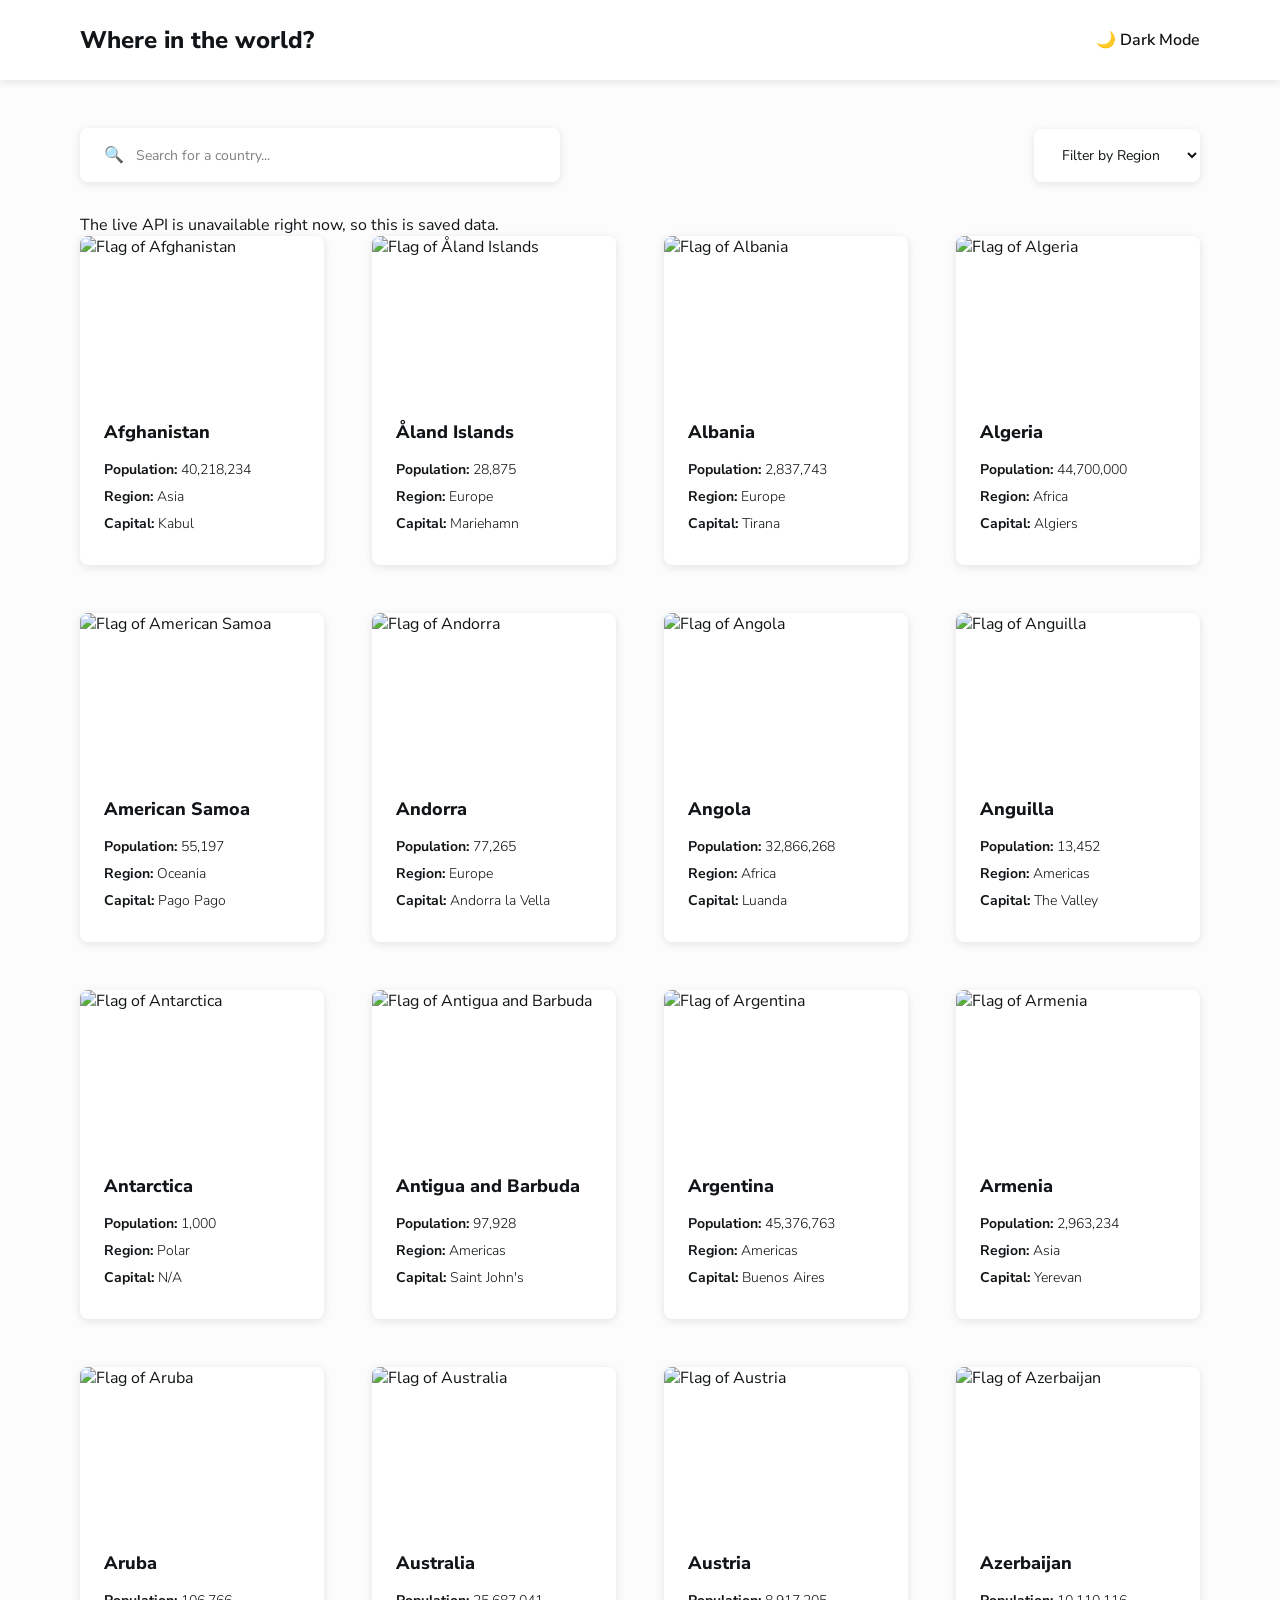
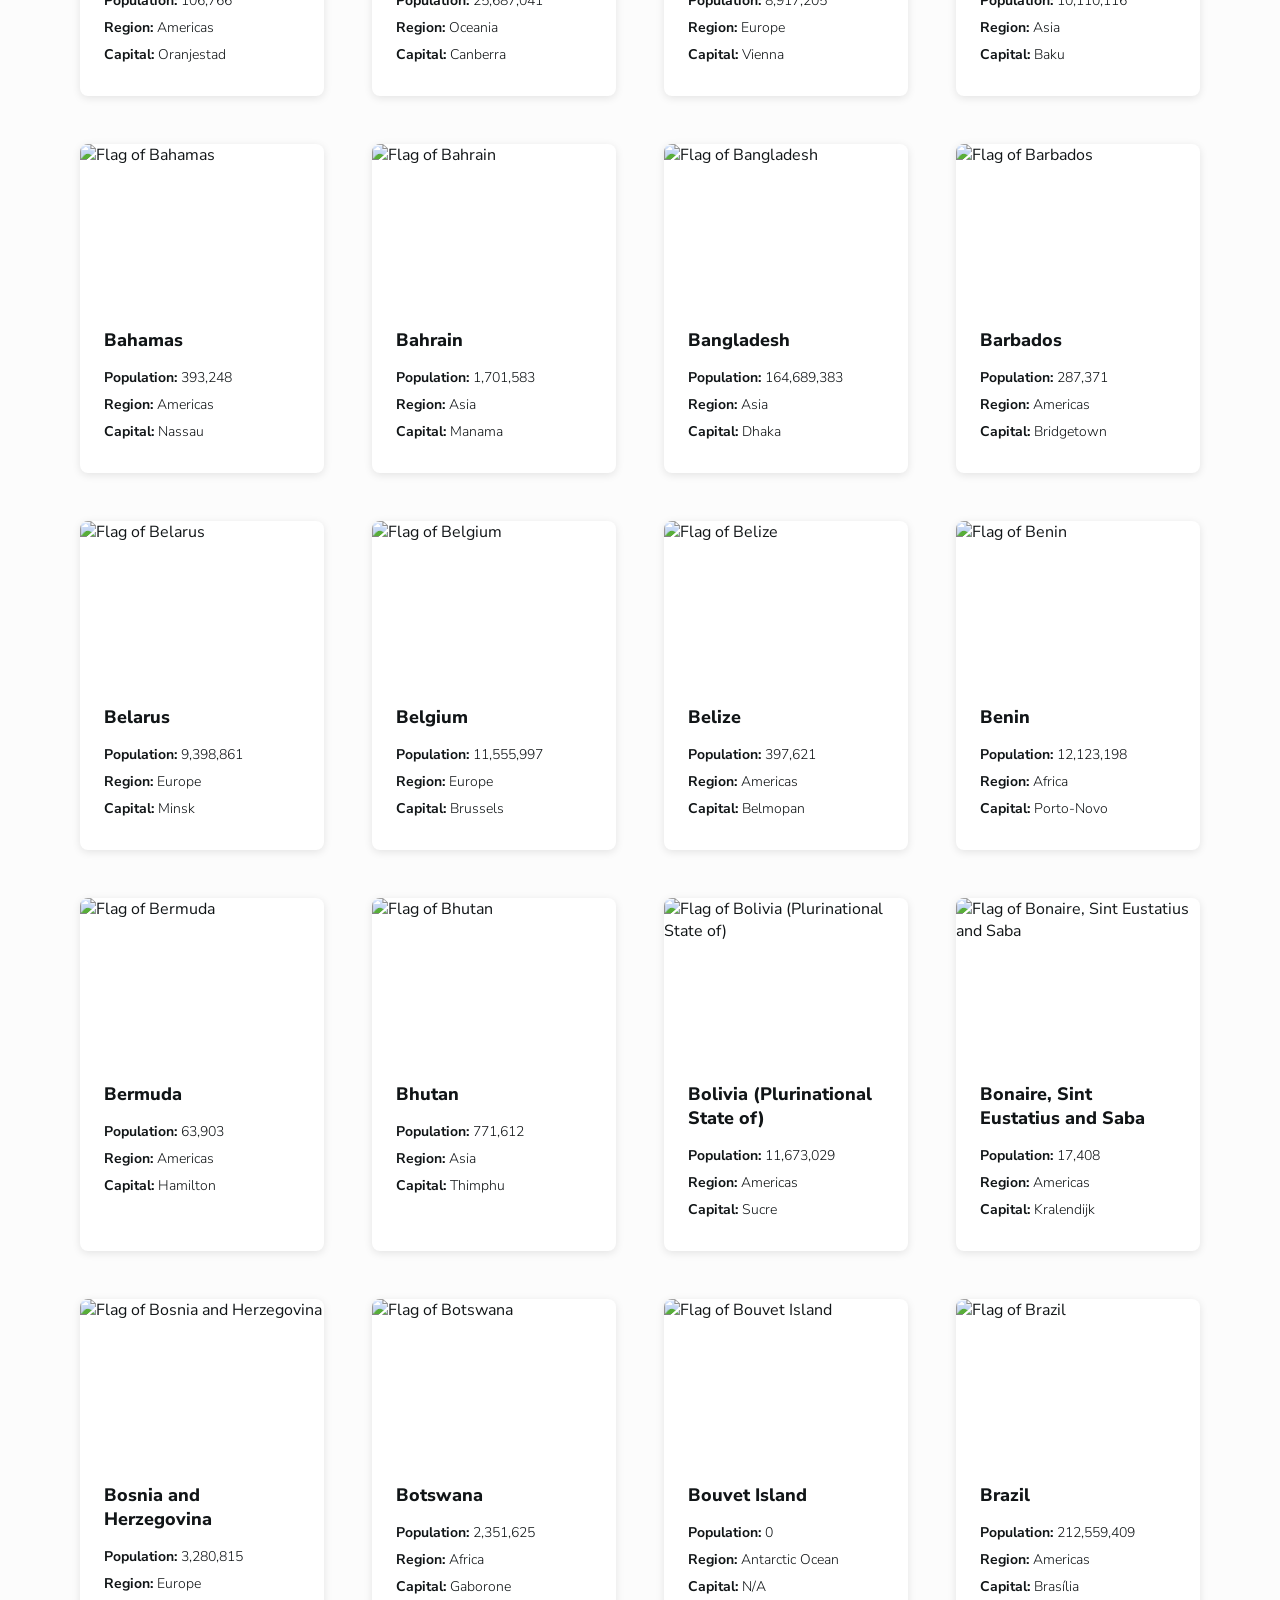
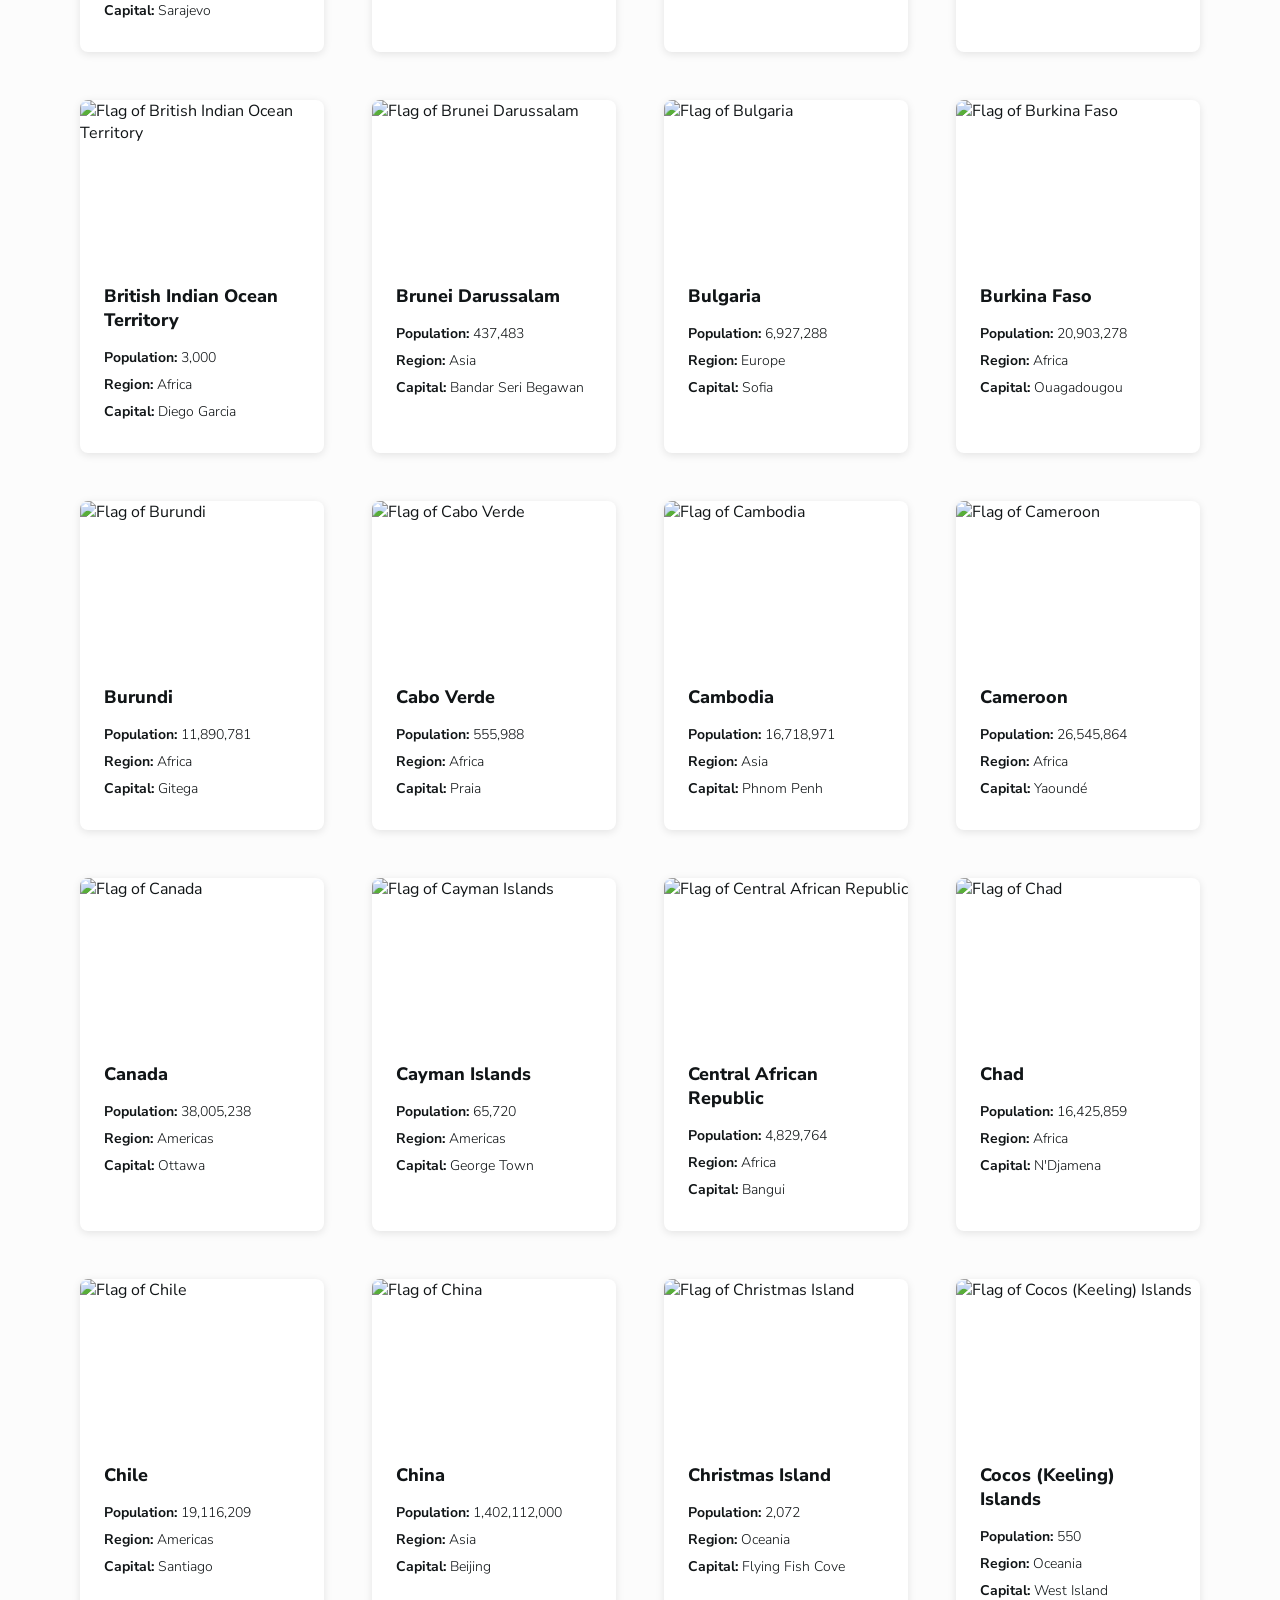
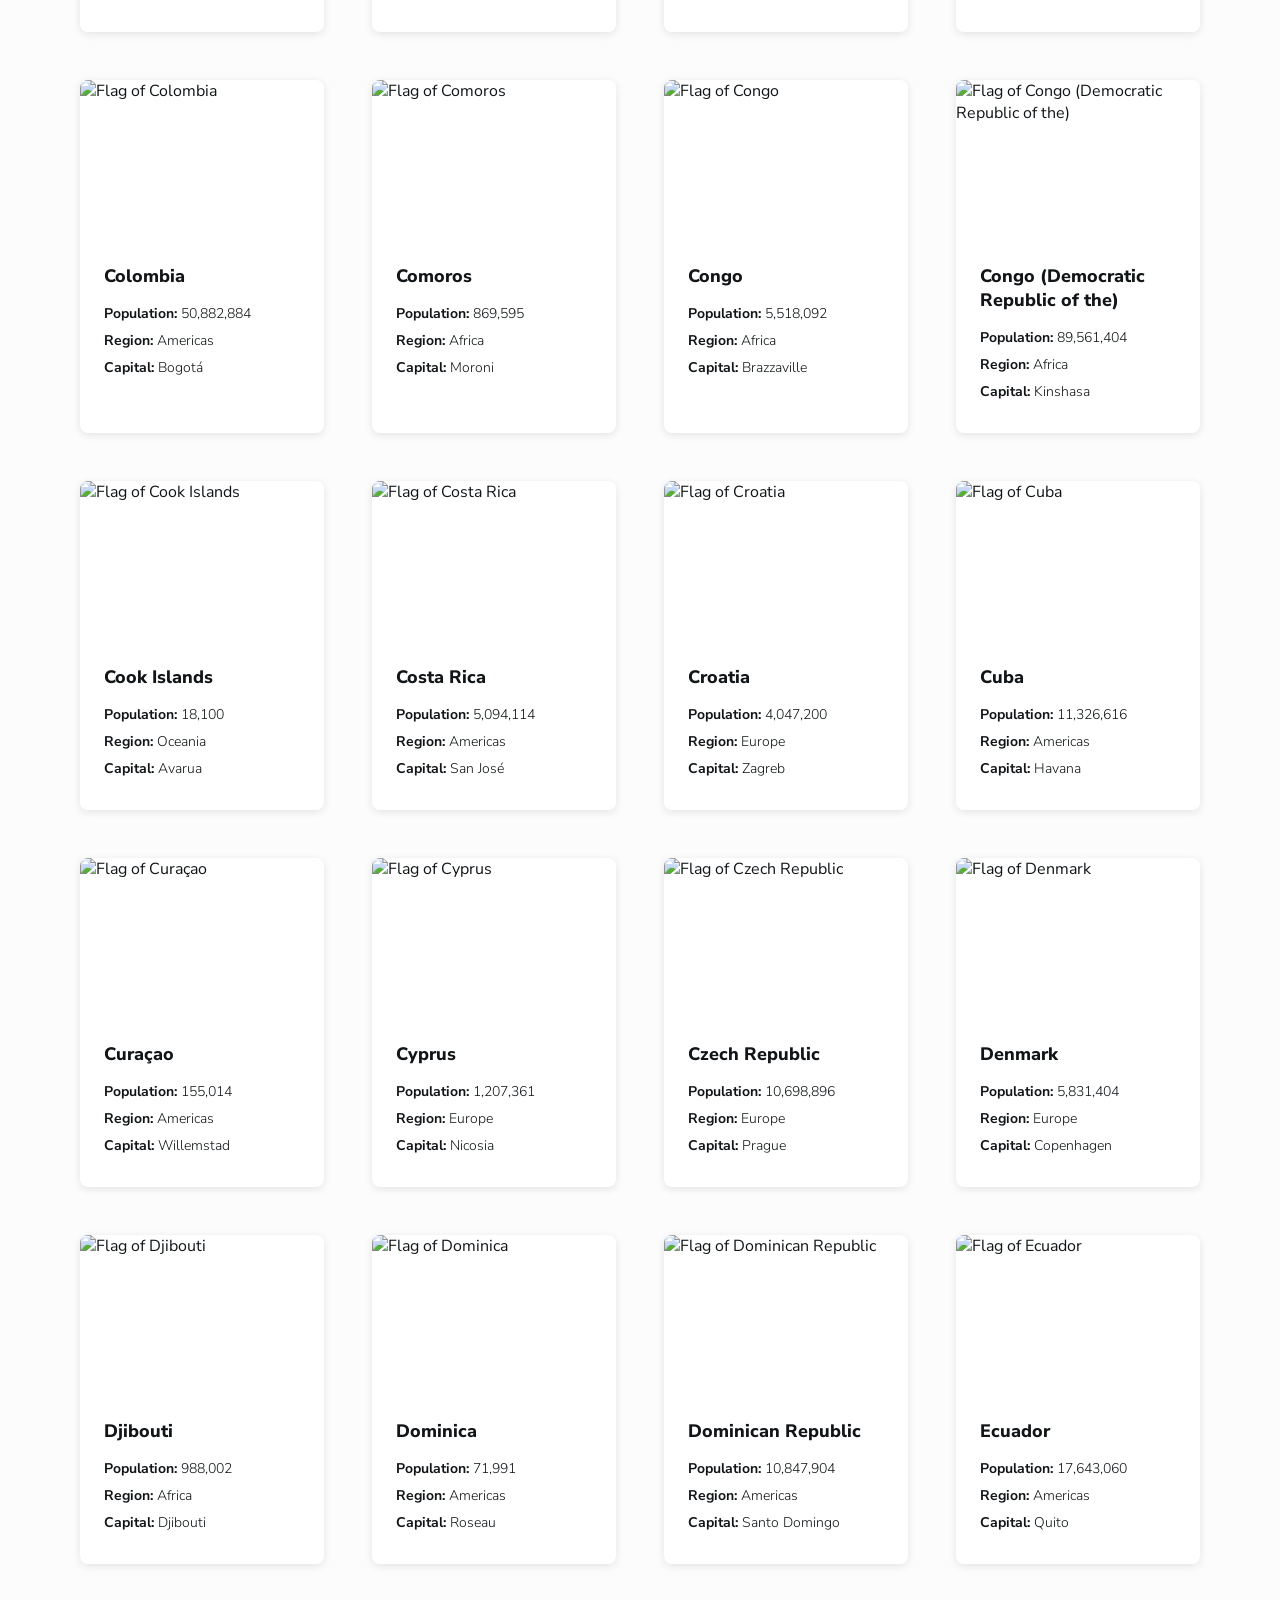
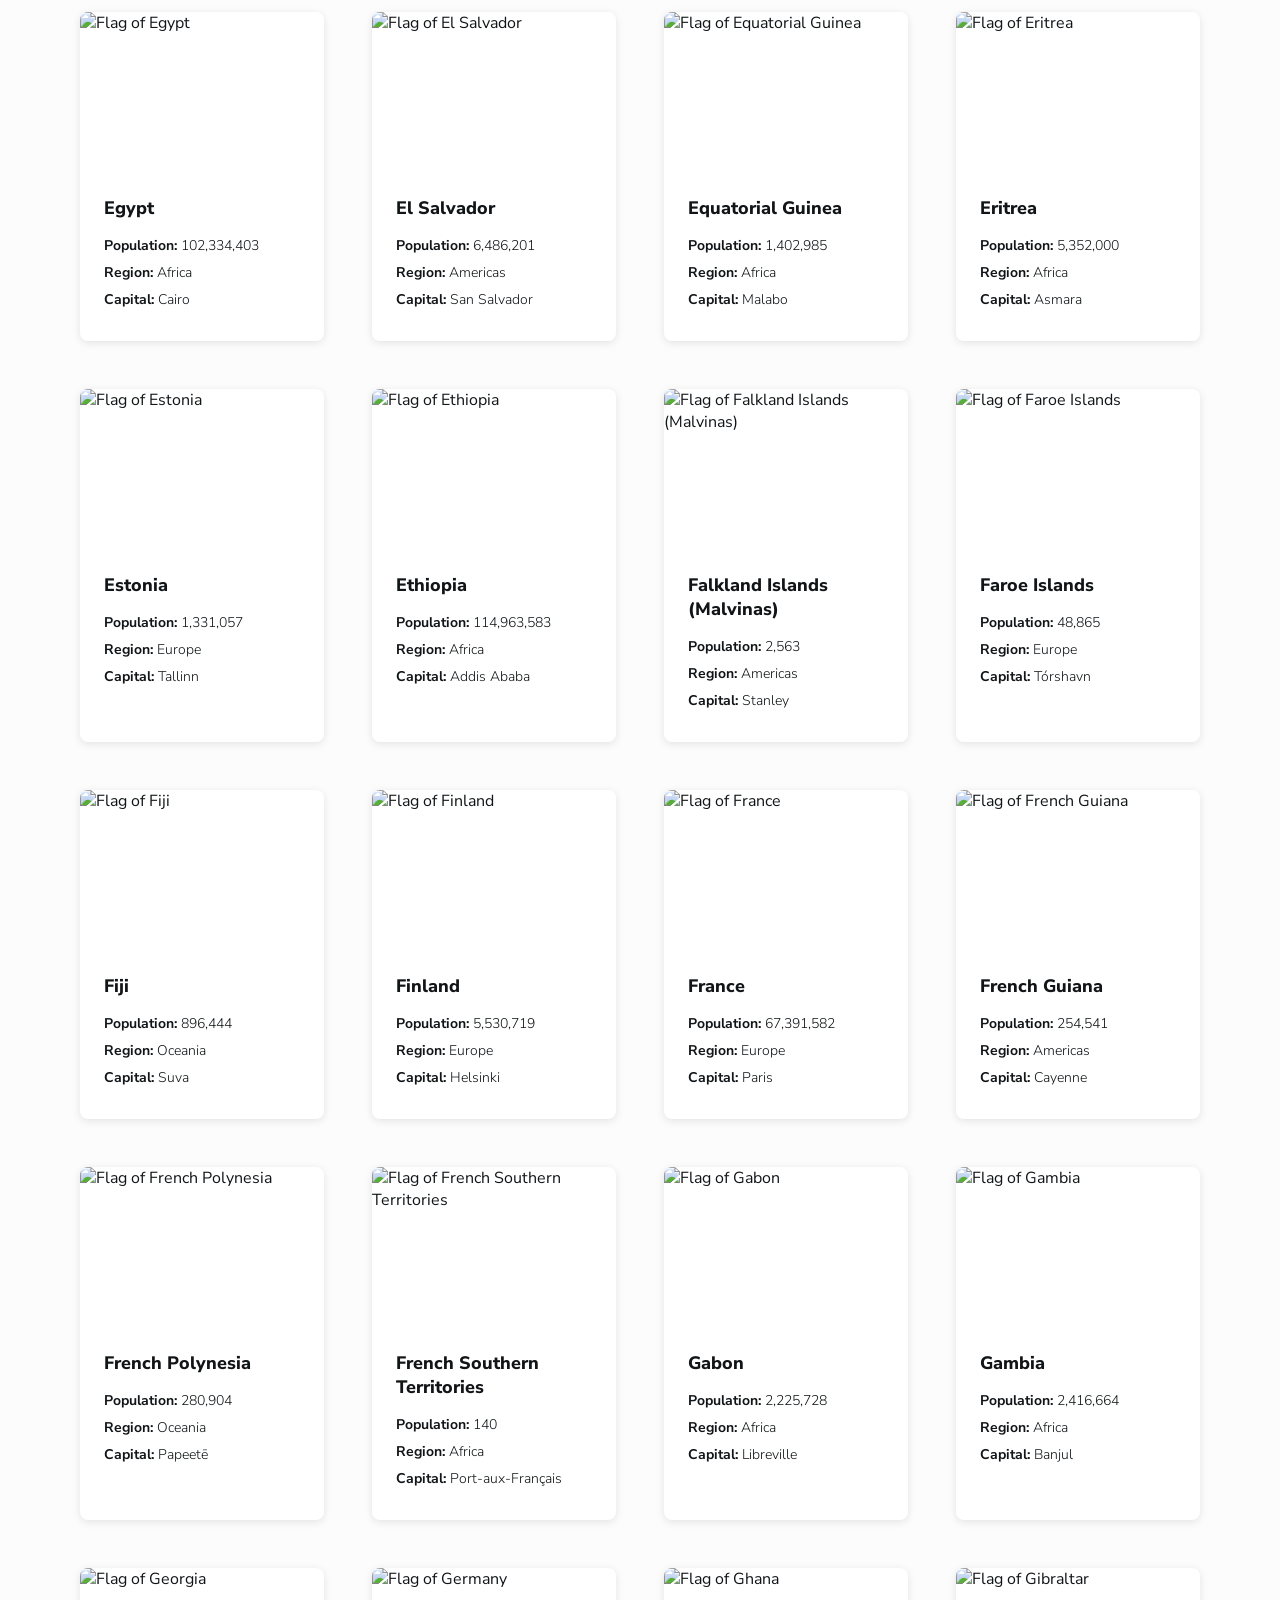
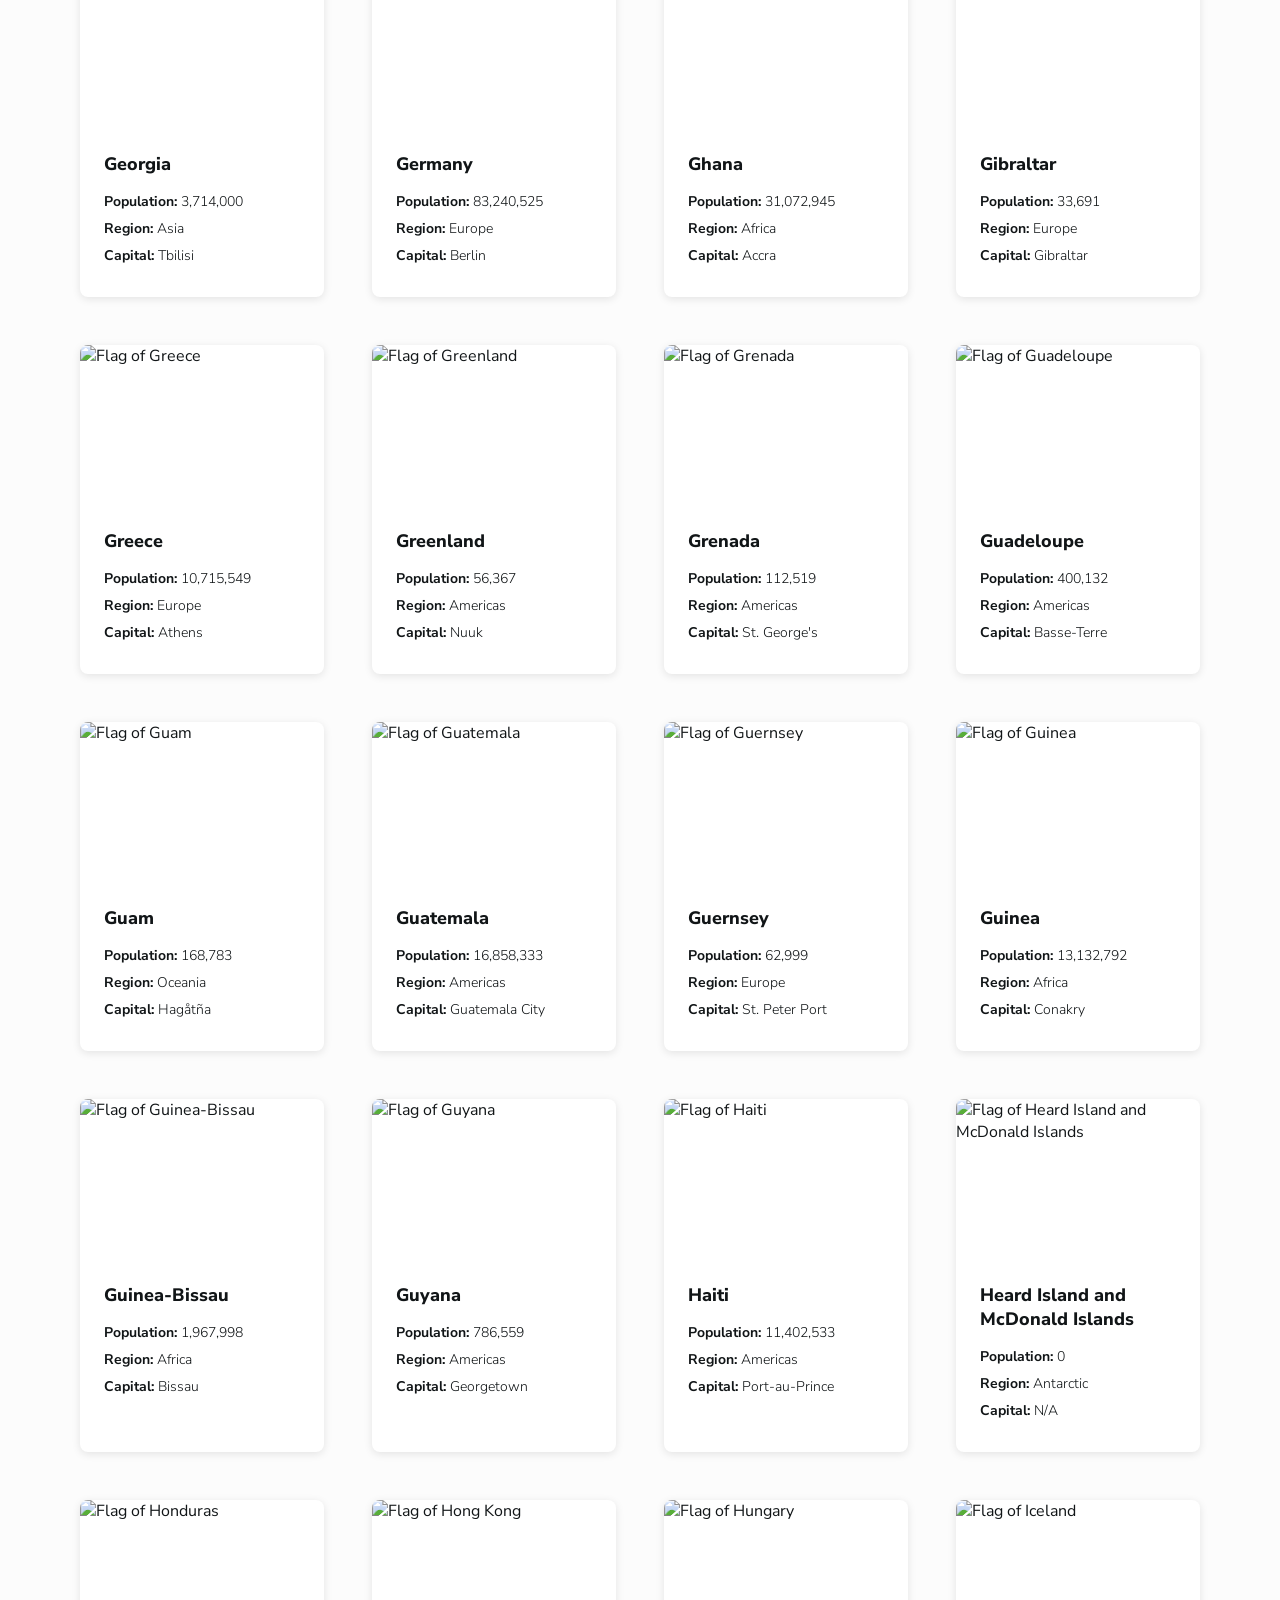
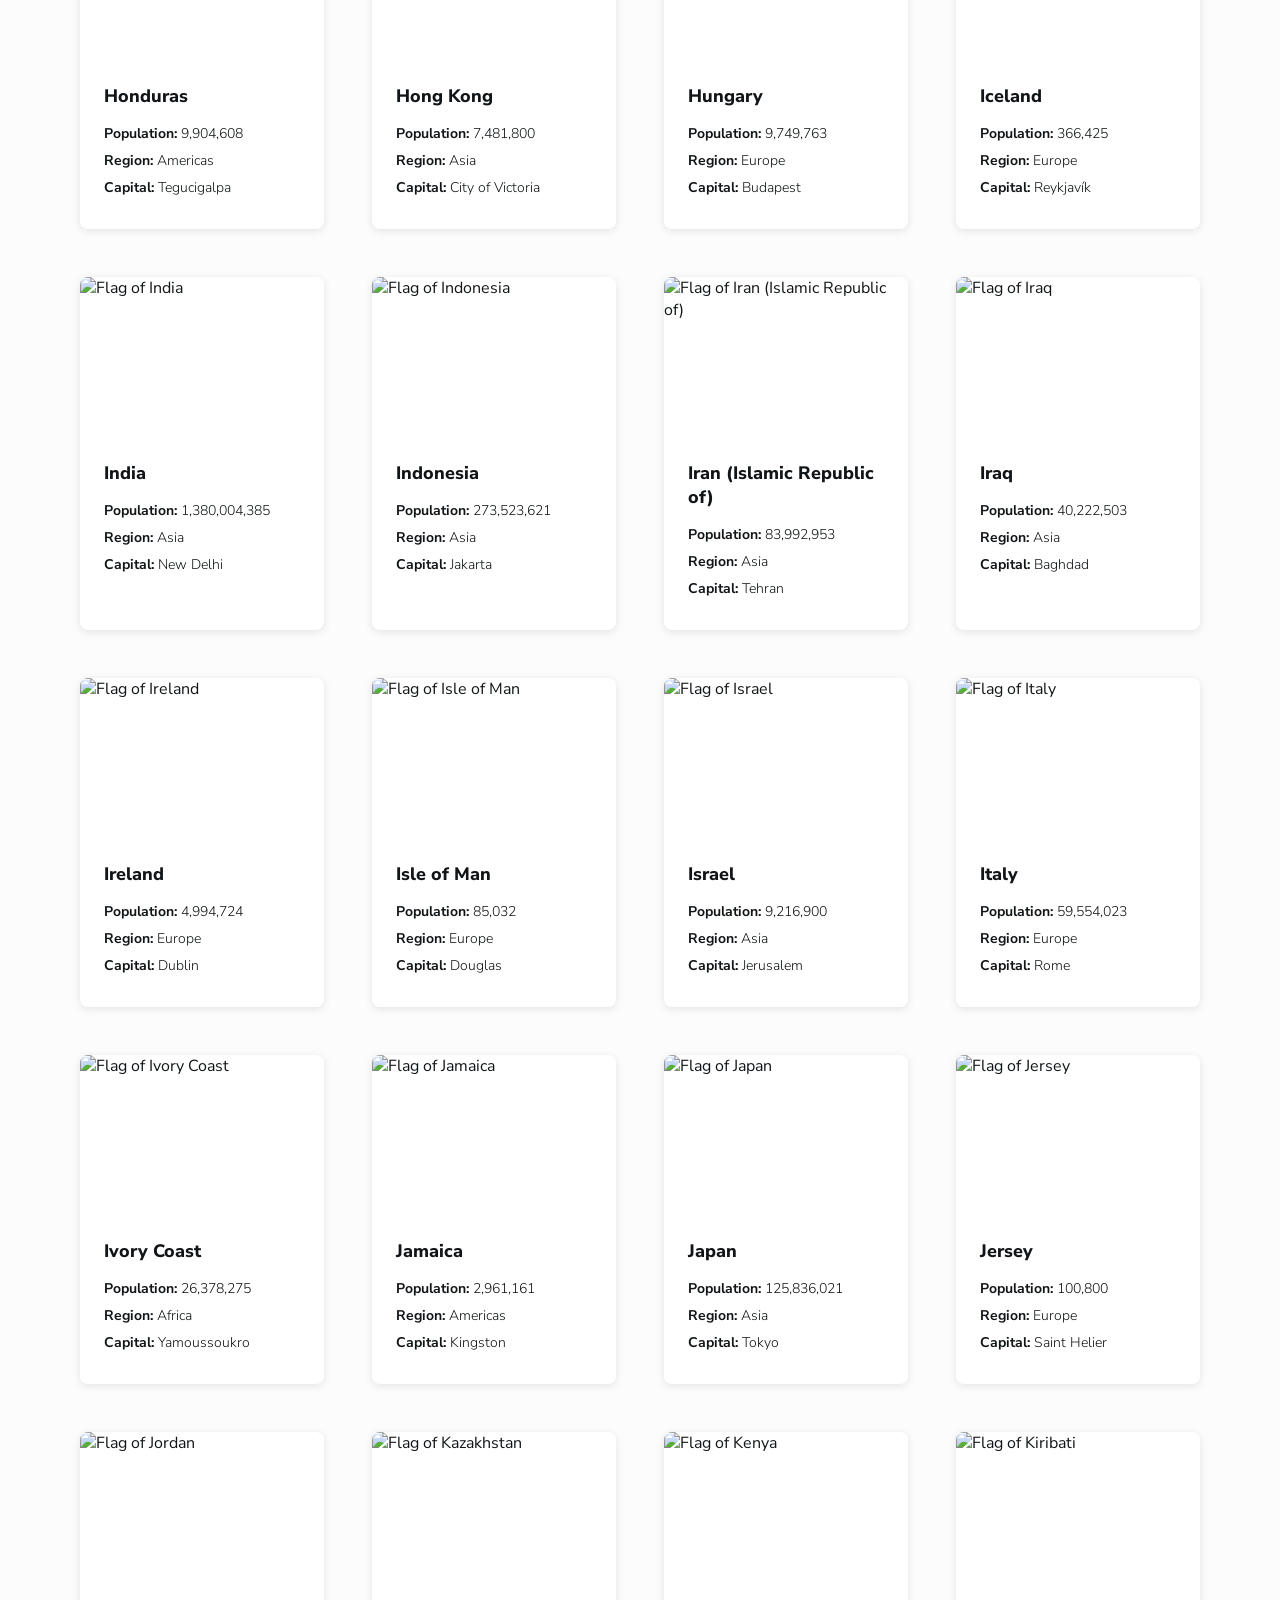
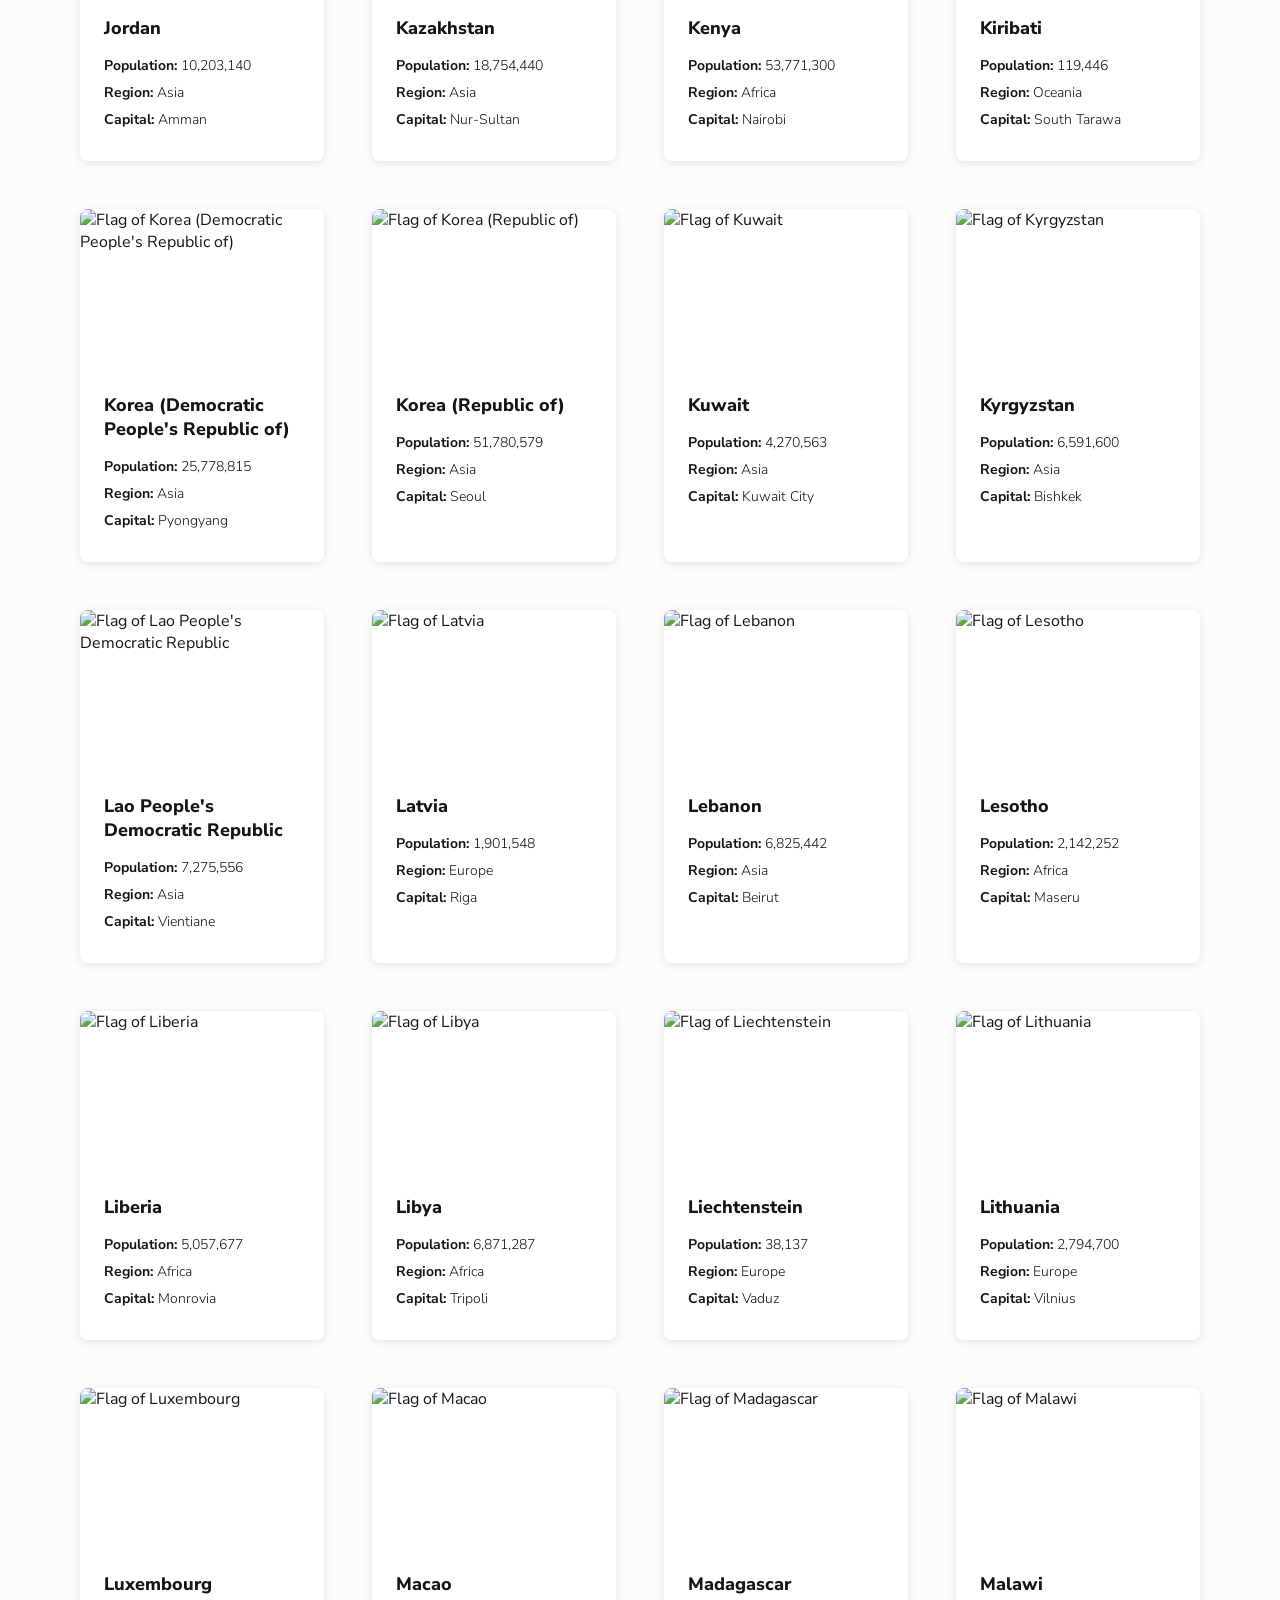
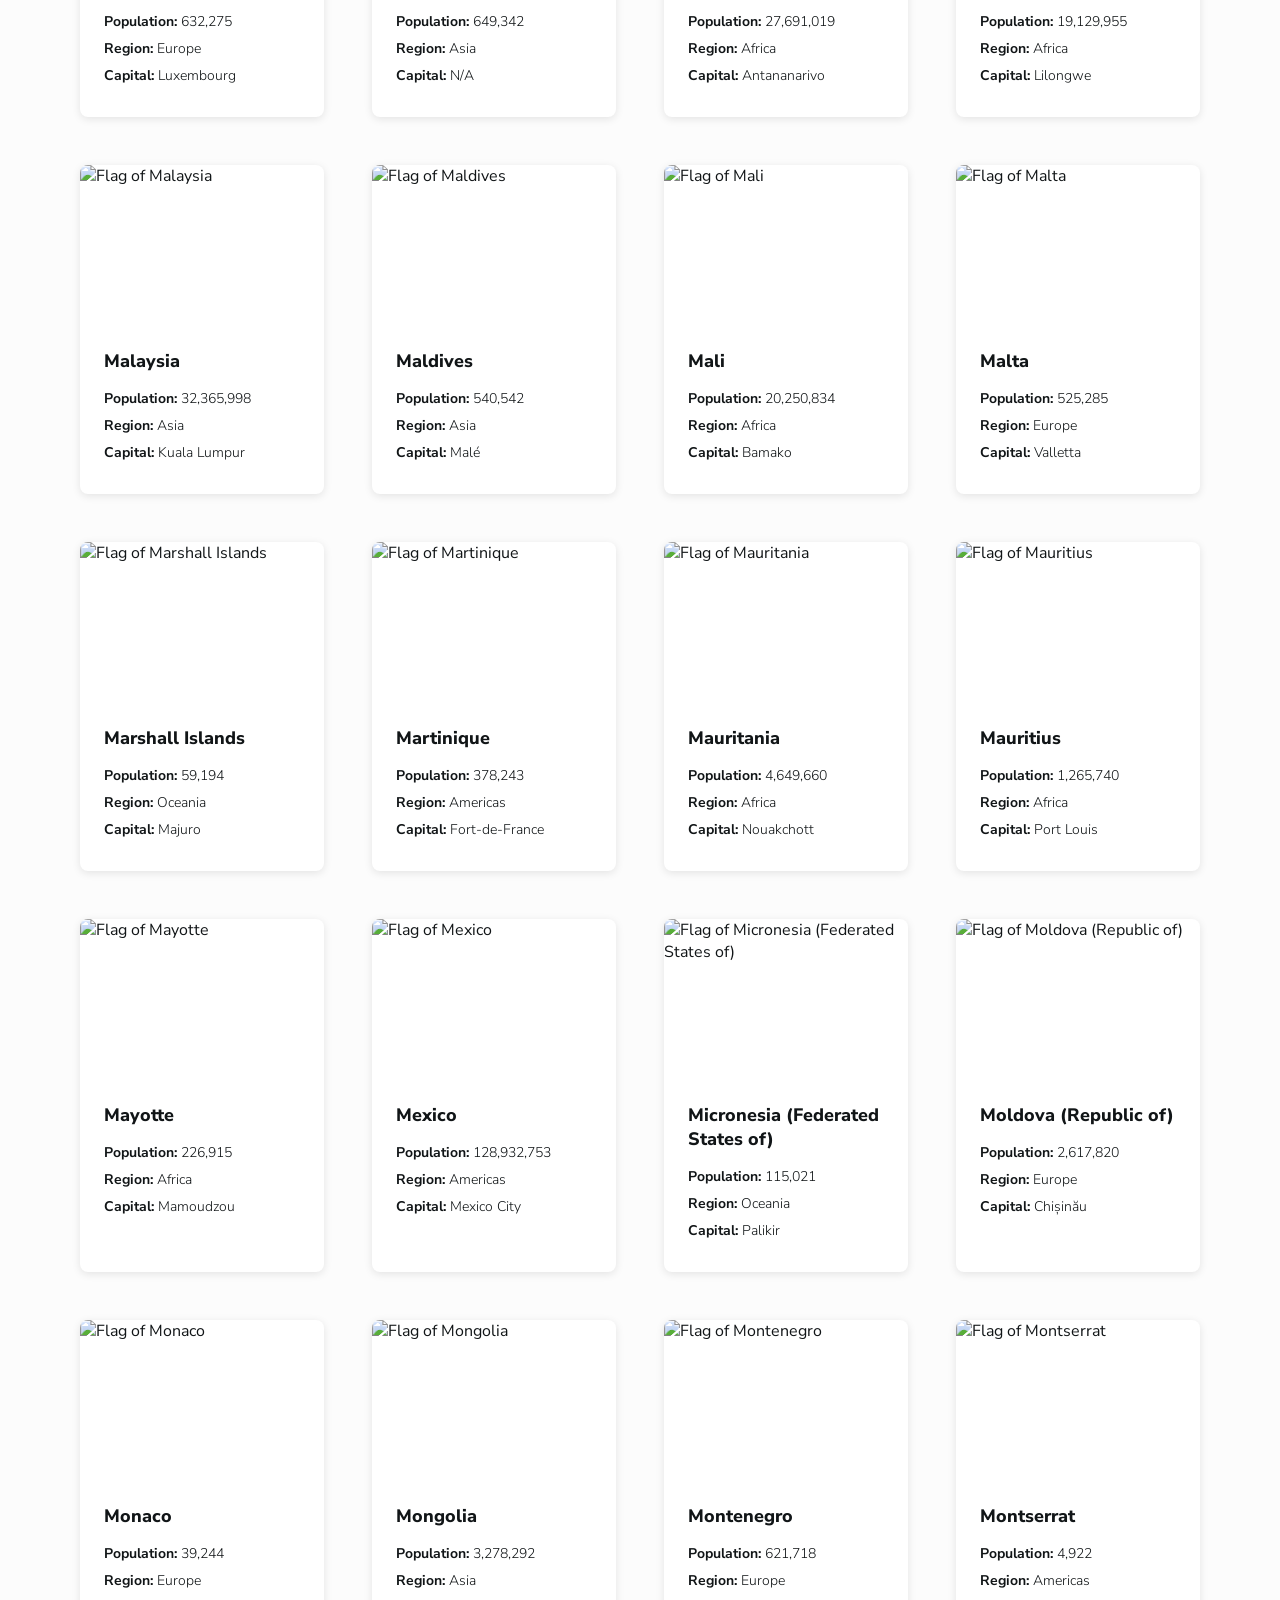
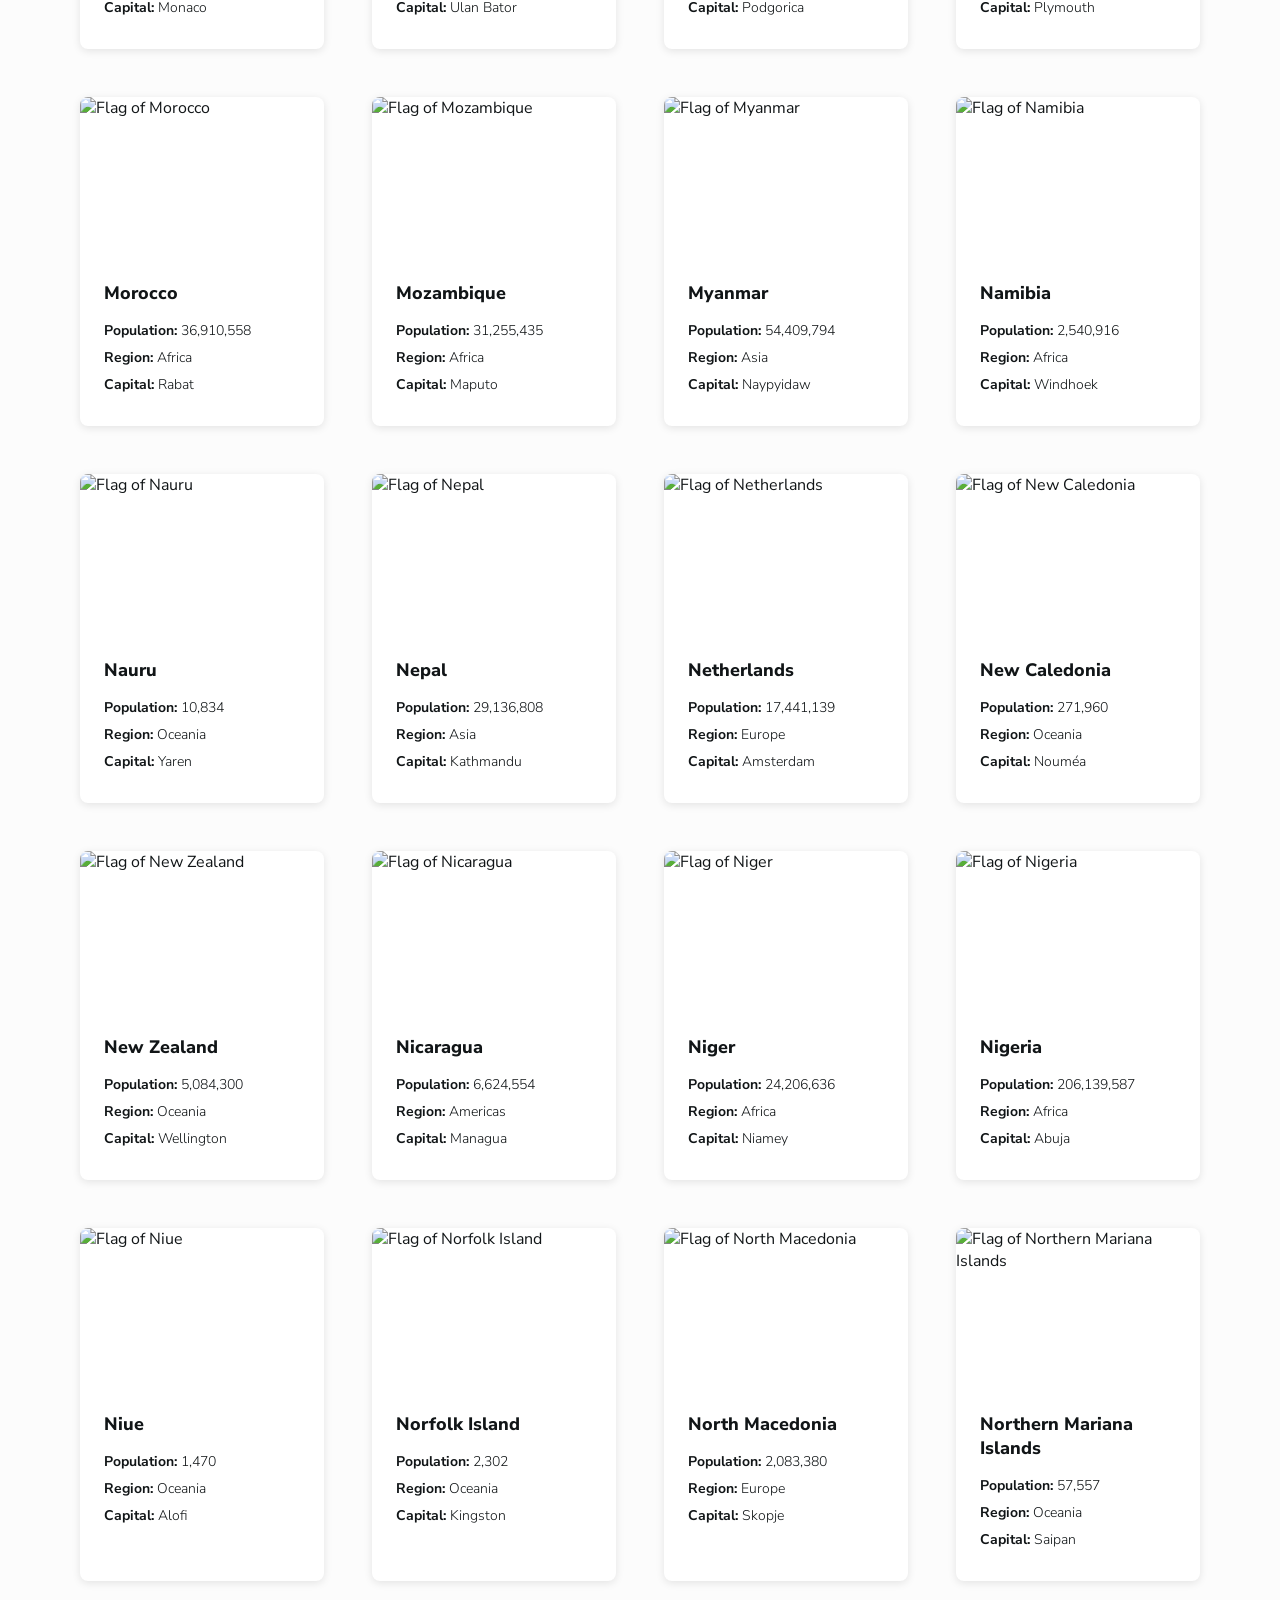
==== commit db7a6ed0: "Fetch live data from the REST Countries API with offline fallback - New api.js: calls REST Countries" ====
--- a/index.html
+++ b/index.html
@@ -34,10 +34,12 @@
             </select>
         </div>
 
+        <p class="status" id="status" role="status" aria-live="polite"></p>
         <div class="countries-grid" id="countries-grid"></div>
     </main>
 
     <script defer src="theme.js"></script>
+    <script defer src="api.js"></script>
     <script defer src="app.js"></script>
 </body>
 
--- a/style.css
+++ b/style.css
@@ -200,6 +200,12 @@
 #detail-flag {
     width: 45%;
     max-width: 560px;
+    aspect-ratio: 3 / 2;
+    object-fit: contain;
+}
+
+.detail-content[hidden] {
+    display: none;
 }
 
 .detail-info {
@@ -274,4 +280,35 @@
         flex-direction: column;
         gap: 0;
     }
-}+}
+/* links styled as buttons, status messages */
+a.back-btn,
+a.border-btn {
+    display: inline-block;
+    color: var(--text);
+    text-decoration: none;
+}
+
+.status {
+    padding: 0 80px;
+    color: var(--text);
+}
+
+.status:empty {
+    display: none;
+}
+
+.detail-main .status {
+    padding: 24px 0 0;
+}
+
+@media (max-width: 768px) {
+    .status {
+        padding: 0 16px;
+    }
+}
+
+a:focus-visible {
+    outline: 3px solid #2b7de9;
+    outline-offset: 3px;
+}
